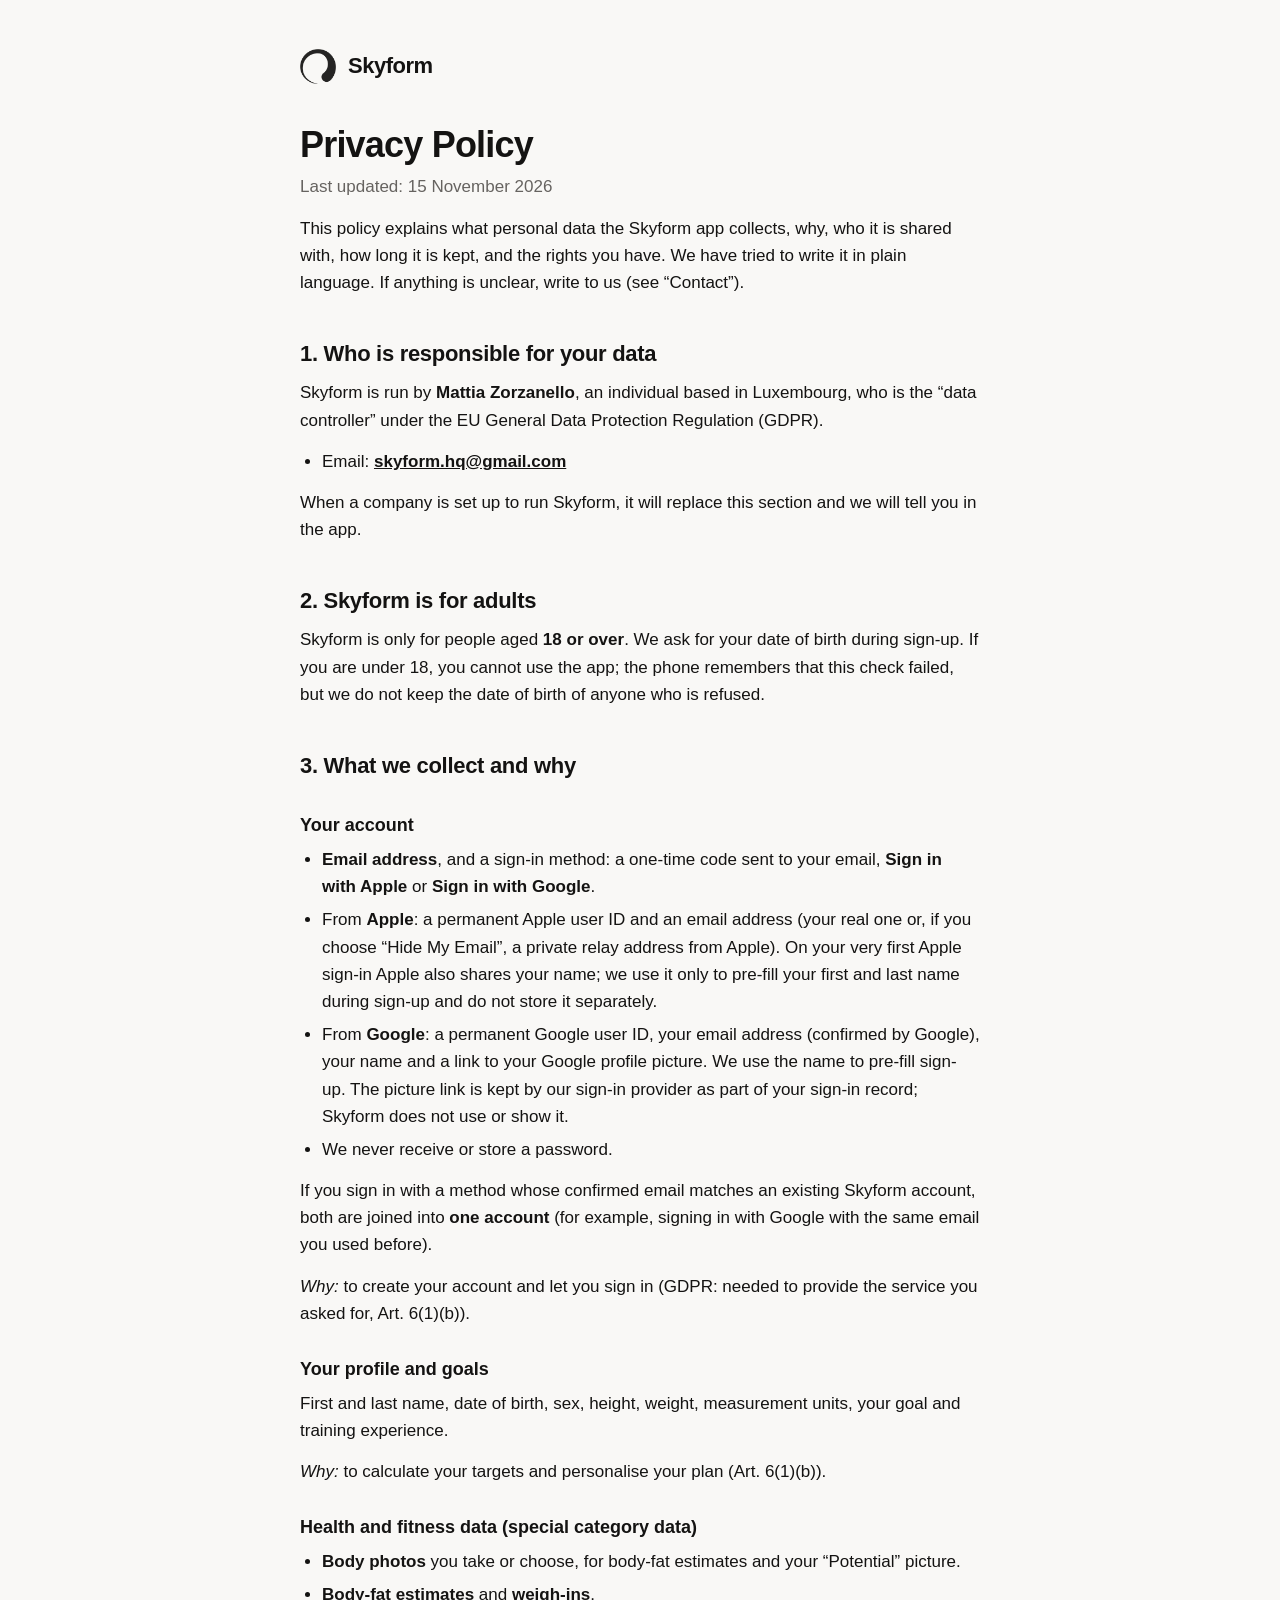
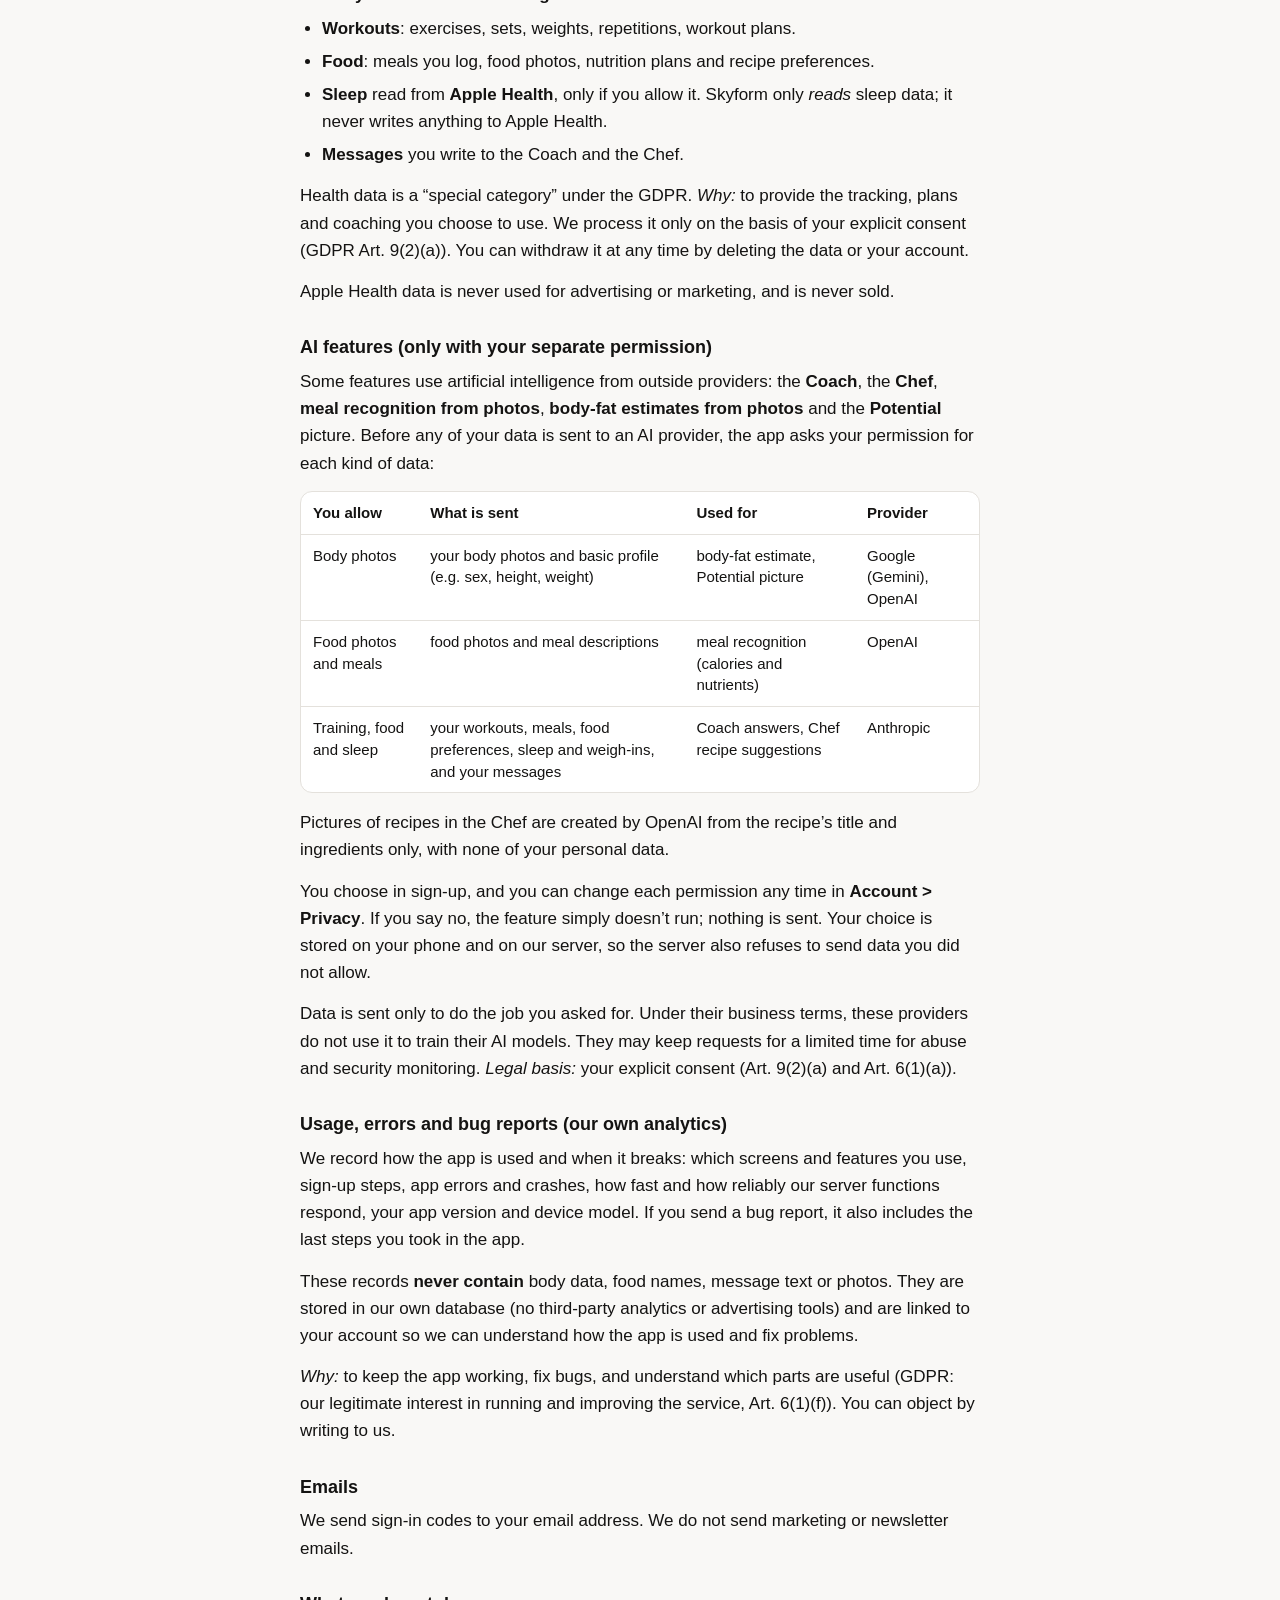
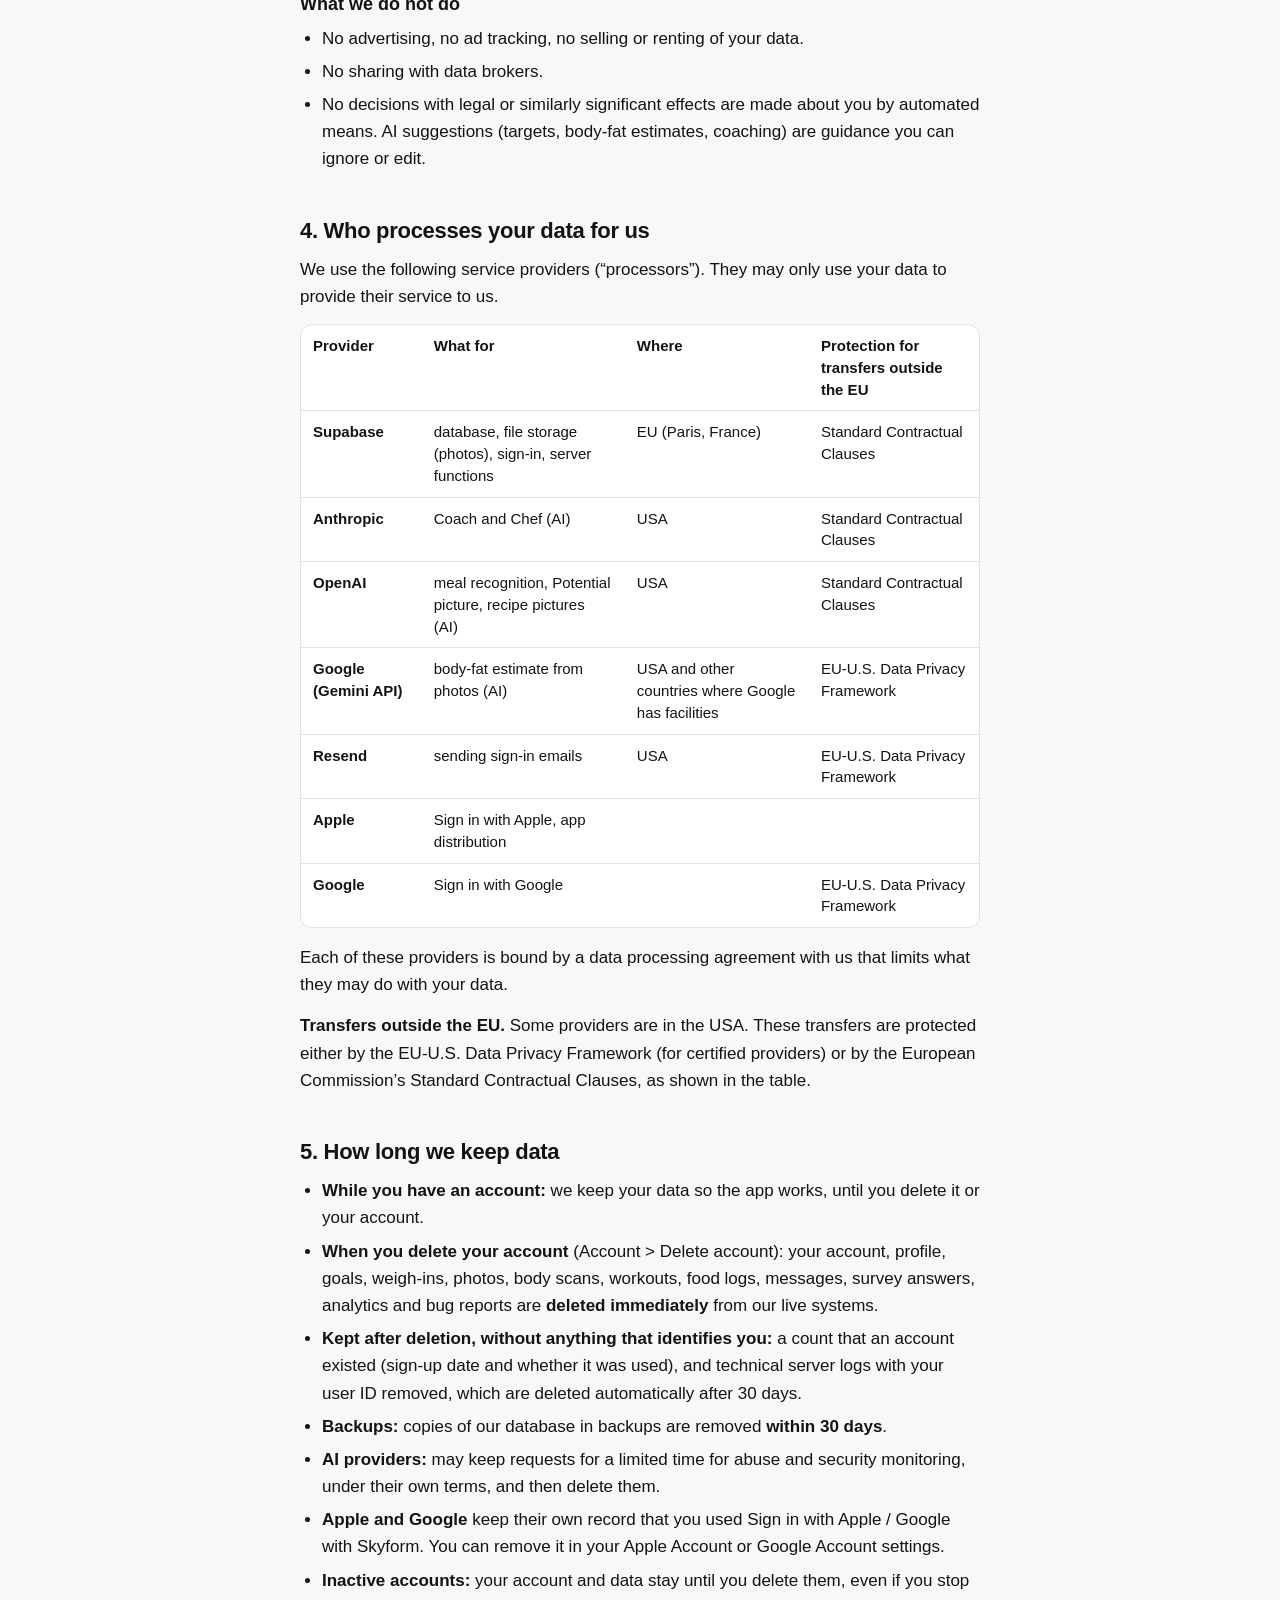
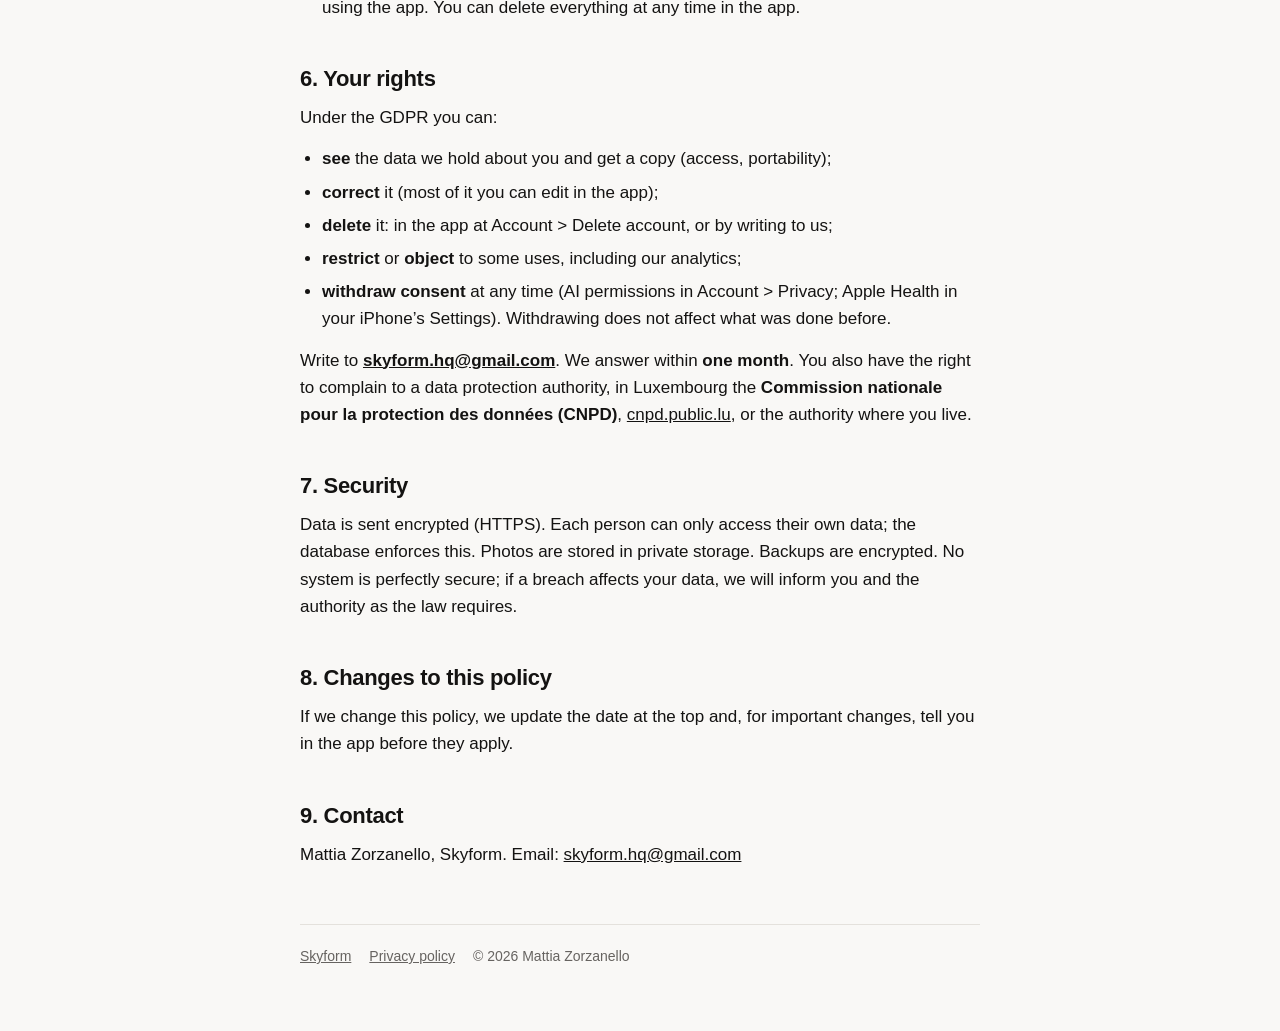
==== privacy/index.html @ 6cce4fa6 "Skyform website: home page and privacy policy Co-Authored-By: Claude Opus 5.5 <noreply@anthropic.com" ====
<!doctype html>
<html lang="en">
<head>
<meta charset="utf-8">
<meta name="viewport" content="width=device-width, initial-scale=1">
<title>Privacy Policy · Skyform</title>
<meta name="description" content="What personal data the Skyform app collects, why, who processes it, how long it is kept, and your rights.">
<link rel="icon" href="/logo.png">
<link rel="stylesheet" href="/style.css">
</head>
<body>
<div class="wrap">
<header class="site"><a href="/"><span class="logo" aria-hidden="true"></span><span class="name">Skyform</span></a></header>
<main>
<h1>Privacy Policy</h1>
<p class="muted">Last updated: 15 November 2026</p>

<p>This policy explains what personal data the Skyform app collects, why, who it is shared with, how long it is kept, and the rights you have. We have tried to write it in plain language. If anything is unclear, write to us (see “Contact”).</p>

<h2>1. Who is responsible for your data</h2>
<p>Skyform is run by <strong>Mattia Zorzanello</strong>, an individual based in Luxembourg, who is the “data controller” under the EU General Data Protection Regulation (GDPR).</p>
<ul><li>Email: <a href="mailto:skyform.hq@gmail.com"><strong>skyform.hq@gmail.com</strong></a></li></ul>
<p>When a company is set up to run Skyform, it will replace this section and we will tell you in the app.</p>

<h2>2. Skyform is for adults</h2>
<p>Skyform is only for people aged <strong>18 or over</strong>. We ask for your date of birth during sign-up. If you are under 18, you cannot use the app; the phone remembers that this check failed, but we do not keep the date of birth of anyone who is refused.</p>

<h2>3. What we collect and why</h2>

<h3>Your account</h3>
<ul>
<li><strong>Email address</strong>, and a sign-in method: a one-time code sent to your email, <strong>Sign in with Apple</strong> or <strong>Sign in with Google</strong>.</li>
<li>From <strong>Apple</strong>: a permanent Apple user ID and an email address (your real one or, if you choose “Hide My Email”, a private relay address from Apple). On your very first Apple sign-in Apple also shares your name; we use it only to pre-fill your first and last name during sign-up and do not store it separately.</li>
<li>From <strong>Google</strong>: a permanent Google user ID, your email address (confirmed by Google), your name and a link to your Google profile picture. We use the name to pre-fill sign-up. The picture link is kept by our sign-in provider as part of your sign-in record; Skyform does not use or show it.</li>
<li>We never receive or store a password.</li>
</ul>
<p>If you sign in with a method whose confirmed email matches an existing Skyform account, both are joined into <strong>one account</strong> (for example, signing in with Google with the same email you used before).</p>
<p><em>Why:</em> to create your account and let you sign in (GDPR: needed to provide the service you asked for, Art. 6(1)(b)).</p>

<h3>Your profile and goals</h3>
<p>First and last name, date of birth, sex, height, weight, measurement units, your goal and training experience.</p>
<p><em>Why:</em> to calculate your targets and personalise your plan (Art. 6(1)(b)).</p>

<h3>Health and fitness data (special category data)</h3>
<ul>
<li><strong>Body photos</strong> you take or choose, for body-fat estimates and your “Potential” picture.</li>
<li><strong>Body-fat estimates</strong> and <strong>weigh-ins</strong>.</li>
<li><strong>Workouts</strong>: exercises, sets, weights, repetitions, workout plans.</li>
<li><strong>Food</strong>: meals you log, food photos, nutrition plans and recipe preferences.</li>
<li><strong>Sleep</strong> read from <strong>Apple Health</strong>, only if you allow it. Skyform only <em>reads</em> sleep data; it never writes anything to Apple Health.</li>
<li><strong>Messages</strong> you write to the Coach and the Chef.</li>
</ul>
<p>Health data is a “special category” under the GDPR. <em>Why:</em> to provide the tracking, plans and coaching you choose to use. We process it only on the basis of your explicit consent (GDPR Art. 9(2)(a)). You can withdraw it at any time by deleting the data or your account.</p>
<p>Apple Health data is never used for advertising or marketing, and is never sold.</p>

<h3>AI features (only with your separate permission)</h3>
<p>Some features use artificial intelligence from outside providers: the <strong>Coach</strong>, the <strong>Chef</strong>, <strong>meal recognition from photos</strong>, <strong>body-fat estimates from photos</strong> and the <strong>Potential</strong> picture. Before any of your data is sent to an AI provider, the app asks your permission for each kind of data:</p>
<div class="table"><table>
<tr><th>You allow</th><th>What is sent</th><th>Used for</th><th>Provider</th></tr>
<tr><td>Body photos</td><td>your body photos and basic profile (e.g. sex, height, weight)</td><td>body-fat estimate, Potential picture</td><td>Google (Gemini), OpenAI</td></tr>
<tr><td>Food photos and meals</td><td>food photos and meal descriptions</td><td>meal recognition (calories and nutrients)</td><td>OpenAI</td></tr>
<tr><td>Training, food and sleep</td><td>your workouts, meals, food preferences, sleep and weigh-ins, and your messages</td><td>Coach answers, Chef recipe suggestions</td><td>Anthropic</td></tr>
</table></div>
<p>Pictures of recipes in the Chef are created by OpenAI from the recipe’s title and ingredients only, with none of your personal data.</p>
<p>You choose in sign-up, and you can change each permission any time in <strong>Account &gt; Privacy</strong>. If you say no, the feature simply doesn’t run; nothing is sent. Your choice is stored on your phone and on our server, so the server also refuses to send data you did not allow.</p>
<p>Data is sent only to do the job you asked for. Under their business terms, these providers do not use it to train their AI models. They may keep requests for a limited time for abuse and security monitoring. <em>Legal basis:</em> your explicit consent (Art. 9(2)(a) and Art. 6(1)(a)).</p>

<h3>Usage, errors and bug reports (our own analytics)</h3>
<p>We record how the app is used and when it breaks: which screens and features you use, sign-up steps, app errors and crashes, how fast and how reliably our server functions respond, your app version and device model. If you send a bug report, it also includes the last steps you took in the app.</p>
<p>These records <strong>never contain</strong> body data, food names, message text or photos. They are stored in our own database (no third-party analytics or advertising tools) and are linked to your account so we can understand how the app is used and fix problems.</p>
<p><em>Why:</em> to keep the app working, fix bugs, and understand which parts are useful (GDPR: our legitimate interest in running and improving the service, Art. 6(1)(f)). You can object by writing to us.</p>

<h3>Emails</h3>
<p>We send sign-in codes to your email address. We do not send marketing or newsletter emails.</p>

<h3>What we do not do</h3>
<ul>
<li>No advertising, no ad tracking, no selling or renting of your data.</li>
<li>No sharing with data brokers.</li>
<li>No decisions with legal or similarly significant effects are made about you by automated means. AI suggestions (targets, body-fat estimates, coaching) are guidance you can ignore or edit.</li>
</ul>

<h2>4. Who processes your data for us</h2>
<p>We use the following service providers (“processors”). They may only use your data to provide their service to us.</p>
<div class="table"><table>
<tr><th>Provider</th><th>What for</th><th>Where</th><th>Protection for transfers outside the EU</th></tr>
<tr><td><strong>Supabase</strong></td><td>database, file storage (photos), sign-in, server functions</td><td>EU (Paris, France)</td><td>Standard Contractual Clauses</td></tr>
<tr><td><strong>Anthropic</strong></td><td>Coach and Chef (AI)</td><td>USA</td><td>Standard Contractual Clauses</td></tr>
<tr><td><strong>OpenAI</strong></td><td>meal recognition, Potential picture, recipe pictures (AI)</td><td>USA</td><td>Standard Contractual Clauses</td></tr>
<tr><td><strong>Google (Gemini API)</strong></td><td>body-fat estimate from photos (AI)</td><td>USA and other countries where Google has facilities</td><td>EU-U.S. Data Privacy Framework</td></tr>
<tr><td><strong>Resend</strong></td><td>sending sign-in emails</td><td>USA</td><td>EU-U.S. Data Privacy Framework</td></tr>
<tr><td><strong>Apple</strong></td><td>Sign in with Apple, app distribution</td><td></td><td></td></tr>
<tr><td><strong>Google</strong></td><td>Sign in with Google</td><td></td><td>EU-U.S. Data Privacy Framework</td></tr>
</table></div>
<p>Each of these providers is bound by a data processing agreement with us that limits what they may do with your data.</p>
<p><strong>Transfers outside the EU.</strong> Some providers are in the USA. These transfers are protected either by the EU-U.S. Data Privacy Framework (for certified providers) or by the European Commission’s Standard Contractual Clauses, as shown in the table.</p>

<h2>5. How long we keep data</h2>
<ul>
<li><strong>While you have an account:</strong> we keep your data so the app works, until you delete it or your account.</li>
<li><strong>When you delete your account</strong> (Account &gt; Delete account): your account, profile, goals, weigh-ins, photos, body scans, workouts, food logs, messages, survey answers, analytics and bug reports are <strong>deleted immediately</strong> from our live systems.</li>
<li><strong>Kept after deletion, without anything that identifies you:</strong> a count that an account existed (sign-up date and whether it was used), and technical server logs with your user ID removed, which are deleted automatically after 30 days.</li>
<li><strong>Backups:</strong> copies of our database in backups are removed <strong>within 30 days</strong>.</li>
<li><strong>AI providers:</strong> may keep requests for a limited time for abuse and security monitoring, under their own terms, and then delete them.</li>
<li><strong>Apple and Google</strong> keep their own record that you used Sign in with Apple / Google with Skyform. You can remove it in your Apple Account or Google Account settings.</li>
<li><strong>Inactive accounts:</strong> your account and data stay until you delete them, even if you stop using the app. You can delete everything at any time in the app.</li>
</ul>

<h2>6. Your rights</h2>
<p>Under the GDPR you can:</p>
<ul>
<li><strong>see</strong> the data we hold about you and get a copy (access, portability);</li>
<li><strong>correct</strong> it (most of it you can edit in the app);</li>
<li><strong>delete</strong> it: in the app at Account &gt; Delete account, or by writing to us;</li>
<li><strong>restrict</strong> or <strong>object</strong> to some uses, including our analytics;</li>
<li><strong>withdraw consent</strong> at any time (AI permissions in Account &gt; Privacy; Apple Health in your iPhone’s Settings). Withdrawing does not affect what was done before.</li>
</ul>
<p>Write to <a href="mailto:skyform.hq@gmail.com"><strong>skyform.hq@gmail.com</strong></a>. We answer within <strong>one month</strong>. You also have the right to complain to a data protection authority, in Luxembourg the <strong>Commission nationale pour la protection des données (CNPD)</strong>, <a href="https://cnpd.public.lu">cnpd.public.lu</a>, or the authority where you live.</p>

<h2>7. Security</h2>
<p>Data is sent encrypted (HTTPS). Each person can only access their own data; the database enforces this. Photos are stored in private storage. Backups are encrypted. No system is perfectly secure; if a breach affects your data, we will inform you and the authority as the law requires.</p>

<h2>8. Changes to this policy</h2>
<p>If we change this policy, we update the date at the top and, for important changes, tell you in the app before they apply.</p>

<h2>9. Contact</h2>
<p>Mattia Zorzanello, Skyform. Email: <a href="mailto:skyform.hq@gmail.com">skyform.hq@gmail.com</a></p>
</main>
<footer class="site">
  <a href="/">Skyform</a>
  <a href="/privacy/">Privacy policy</a>
  <span>© 2026 Mattia Zorzanello</span>
</footer>
</div>
</body>
</html>
---- style.css ----
:root {
  --bg: #f9f8f6;
  --text: #141312;
  --muted: #666360;
  --line: #e4e1dc;
  --card: #ffffff;
}
@media (prefers-color-scheme: dark) {
  :root {
    --bg: #121110;
    --text: #f2f0ec;
    --muted: #a19d97;
    --line: #2c2a27;
    --card: #1b1a18;
  }
}
* { box-sizing: border-box; }
html { -webkit-text-size-adjust: 100%; }
body {
  margin: 0;
  background: var(--bg);
  color: var(--text);
  font: 17px/1.6 -apple-system, BlinkMacSystemFont, "Segoe UI", Roboto, Helvetica, Arial, sans-serif;
}
a { color: inherit; }
.wrap { max-width: 720px; margin: 0 auto; padding: 48px 20px 64px; }
header.site { display: flex; align-items: center; gap: 12px; margin-bottom: 40px; }
header.site a { display: flex; align-items: center; gap: 12px; text-decoration: none; }
header.site .logo { width: 36px; height: 36px; }
header.site .name { font-weight: 800; font-size: 22px; letter-spacing: -0.5px; }
h1 { font-size: 36px; line-height: 1.15; letter-spacing: -0.8px; margin: 0 0 8px; }
h2 { font-size: 22px; margin: 40px 0 8px; letter-spacing: -0.3px; }
h3 { font-size: 18px; margin: 28px 0 6px; }
p, ul { margin: 0 0 14px; }
ul { padding-left: 22px; }
li { margin-bottom: 6px; }
.muted { color: var(--muted); }
.table { overflow-x: auto; margin: 0 0 16px; border: 1px solid var(--line); border-radius: 12px; background: var(--card); }
table { border-collapse: collapse; width: 100%; font-size: 15px; line-height: 1.45; }
th, td { text-align: left; vertical-align: top; padding: 10px 12px; border-bottom: 1px solid var(--line); }
tr:last-child td { border-bottom: 0; }
th { font-weight: 600; }
footer.site { margin-top: 56px; padding-top: 20px; border-top: 1px solid var(--line); font-size: 14px; color: var(--muted); display: flex; gap: 18px; flex-wrap: wrap; }
/* Home */
.hero { text-align: center; padding: 64px 0 24px; }
.hero .logo { width: 110px; height: 110px; }
.hero h1 { font-size: 48px; margin-top: 18px; }
.hero p { font-size: 20px; font-weight: 600; margin-top: 12px; }
.hero .note { font-size: 16px; font-weight: 400; color: var(--muted); }
/* The logo is drawn from its shape (like the app's template image), so it is black on light and white on dark. */
.logo { display: inline-block; background-color: var(--text); -webkit-mask: url(/logo.png) center / contain no-repeat; mask: url(/logo.png) center / contain no-repeat; }
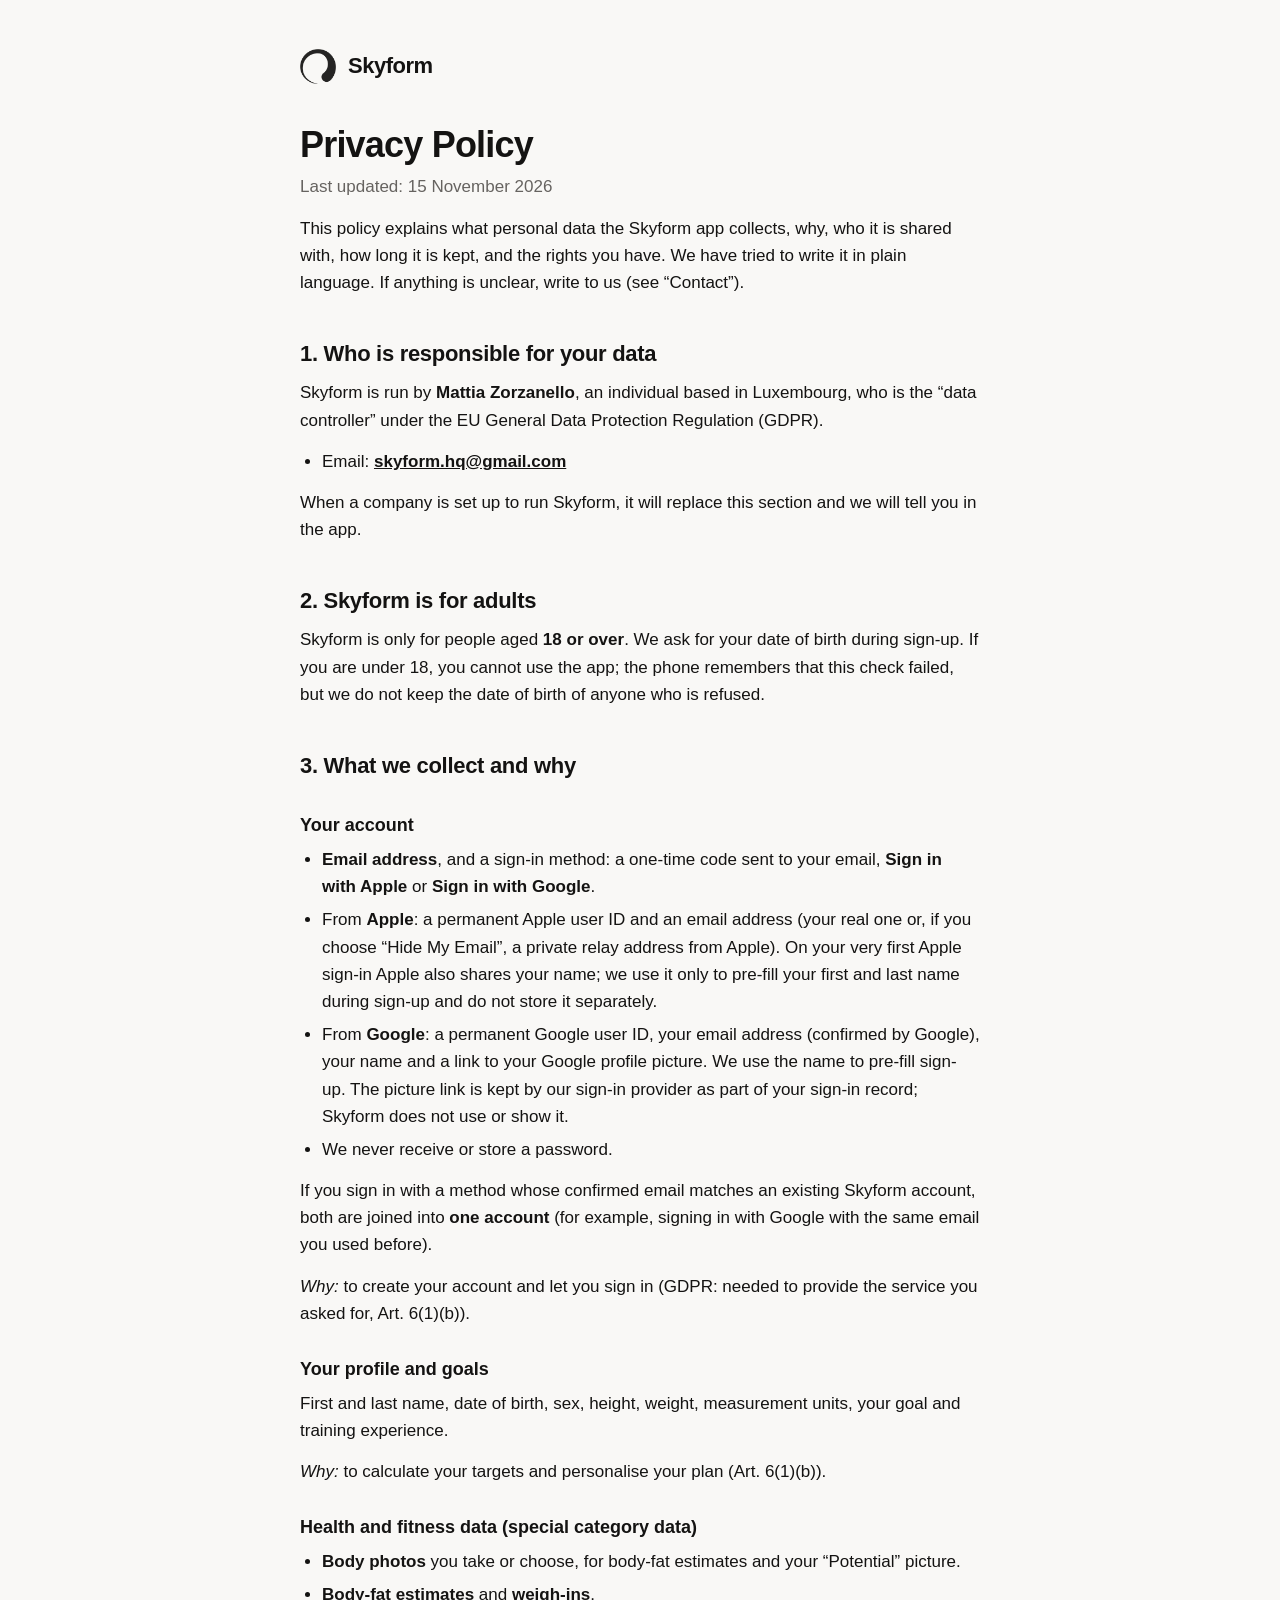
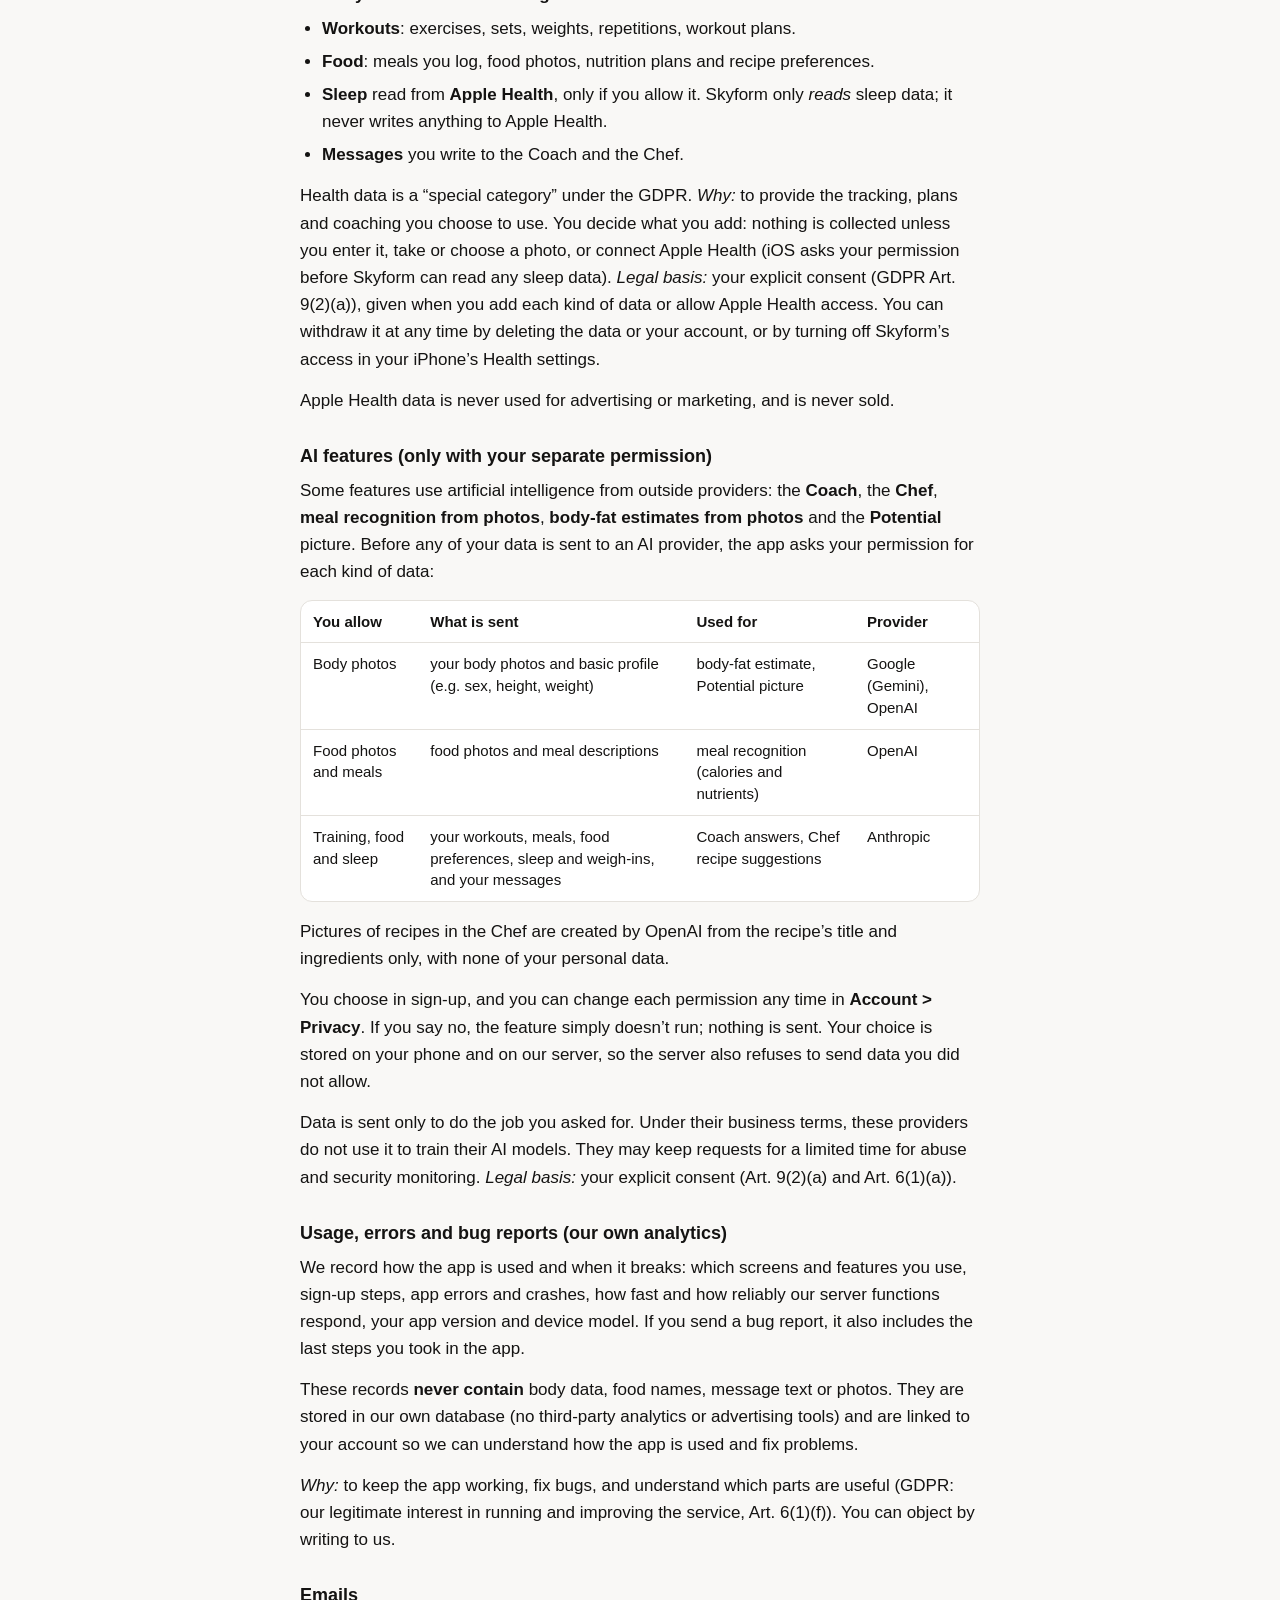
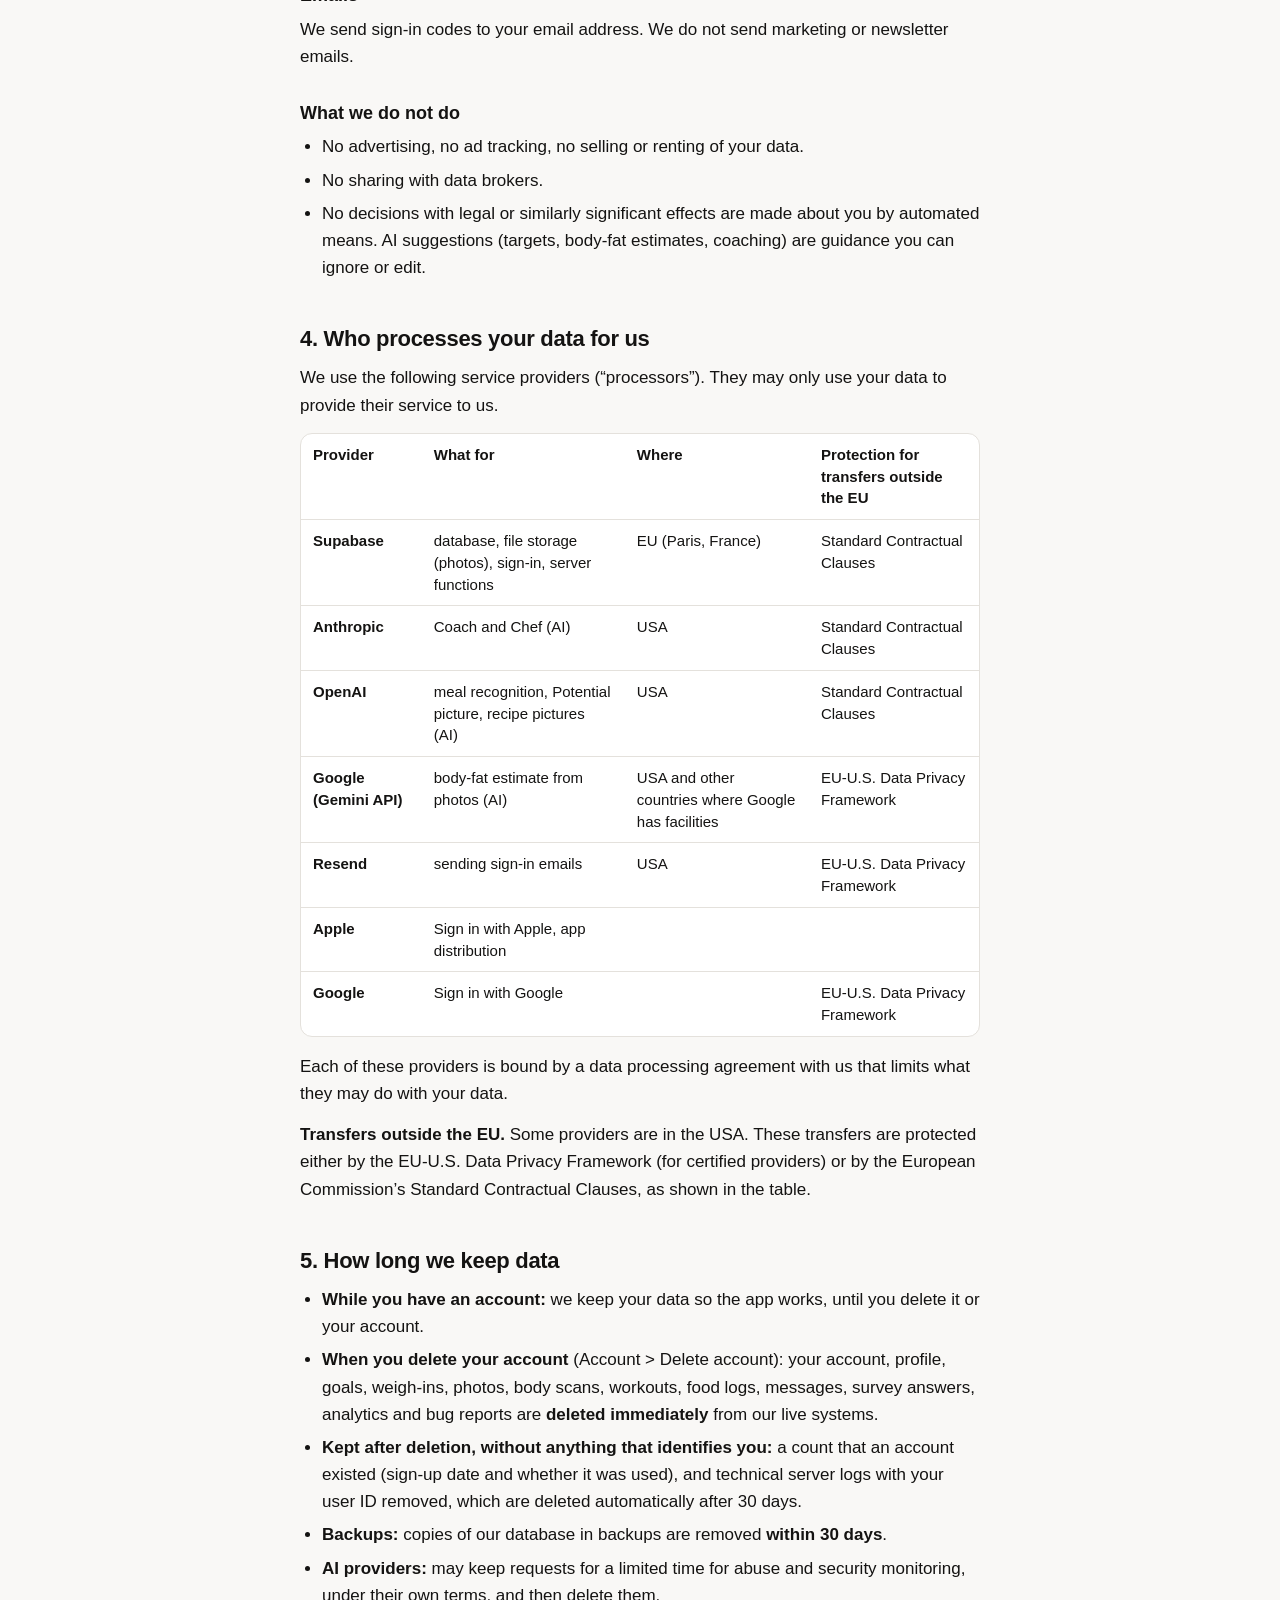
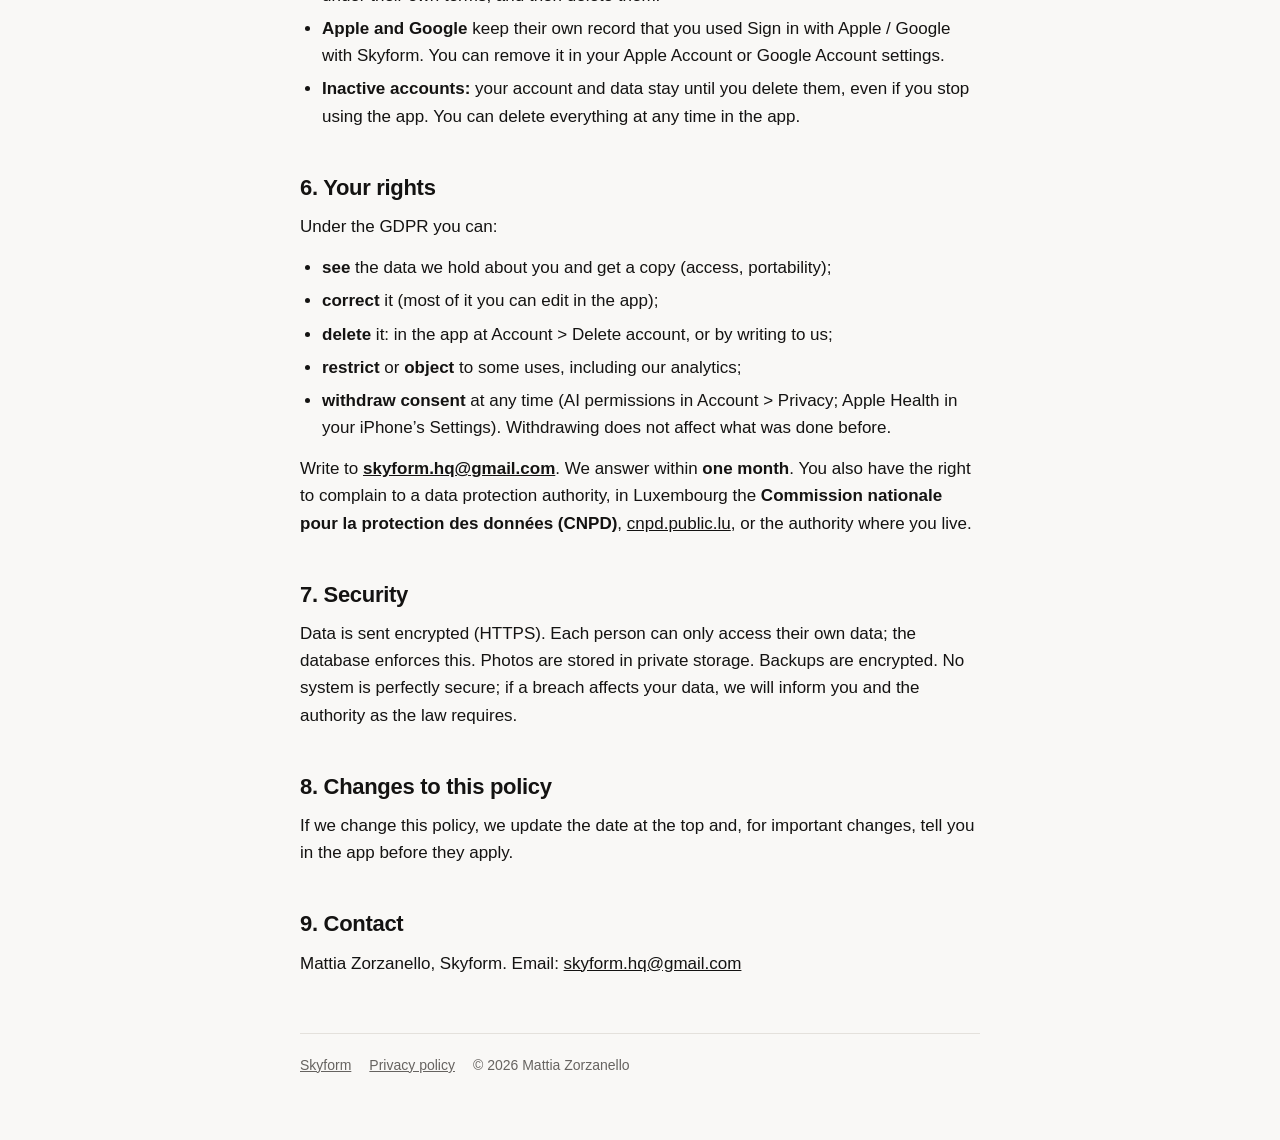
==== commit 4adeb593: "Privacy: health data consent described as the app actually works (no extra onboarding step) Co-Autho" ====
--- a/privacy/index.html
+++ b/privacy/index.html
@@ -50,7 +50,7 @@
 <li><strong>Sleep</strong> read from <strong>Apple Health</strong>, only if you allow it. Skyform only <em>reads</em> sleep data; it never writes anything to Apple Health.</li>
 <li><strong>Messages</strong> you write to the Coach and the Chef.</li>
 </ul>
-<p>Health data is a “special category” under the GDPR. <em>Why:</em> to provide the tracking, plans and coaching you choose to use. We process it only on the basis of your explicit consent (GDPR Art. 9(2)(a)). You can withdraw it at any time by deleting the data or your account.</p>
+<p>Health data is a “special category” under the GDPR. <em>Why:</em> to provide the tracking, plans and coaching you choose to use. You decide what you add: nothing is collected unless you enter it, take or choose a photo, or connect Apple Health (iOS asks your permission before Skyform can read any sleep data). <em>Legal basis:</em> your explicit consent (GDPR Art. 9(2)(a)), given when you add each kind of data or allow Apple Health access. You can withdraw it at any time by deleting the data or your account, or by turning off Skyform’s access in your iPhone’s Health settings.</p>
 <p>Apple Health data is never used for advertising or marketing, and is never sold.</p>
 
 <h3>AI features (only with your separate permission)</h3>
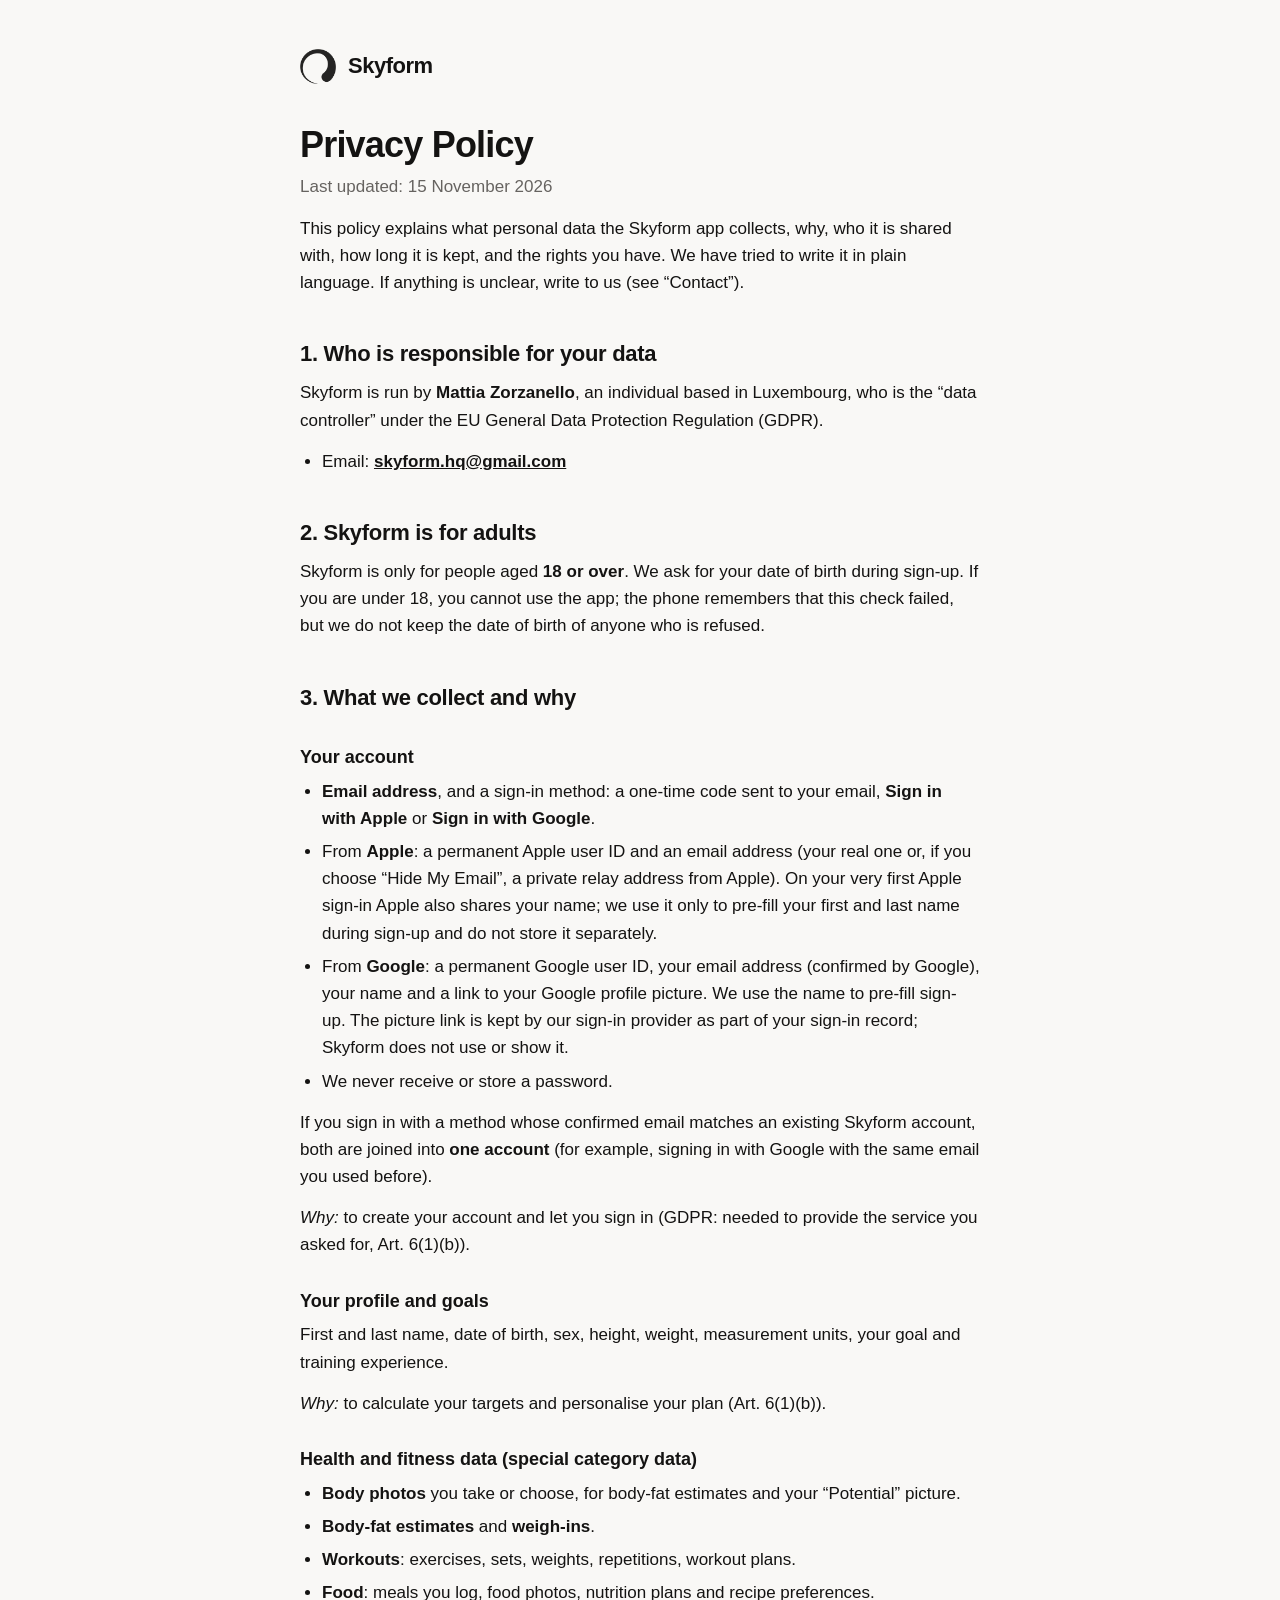
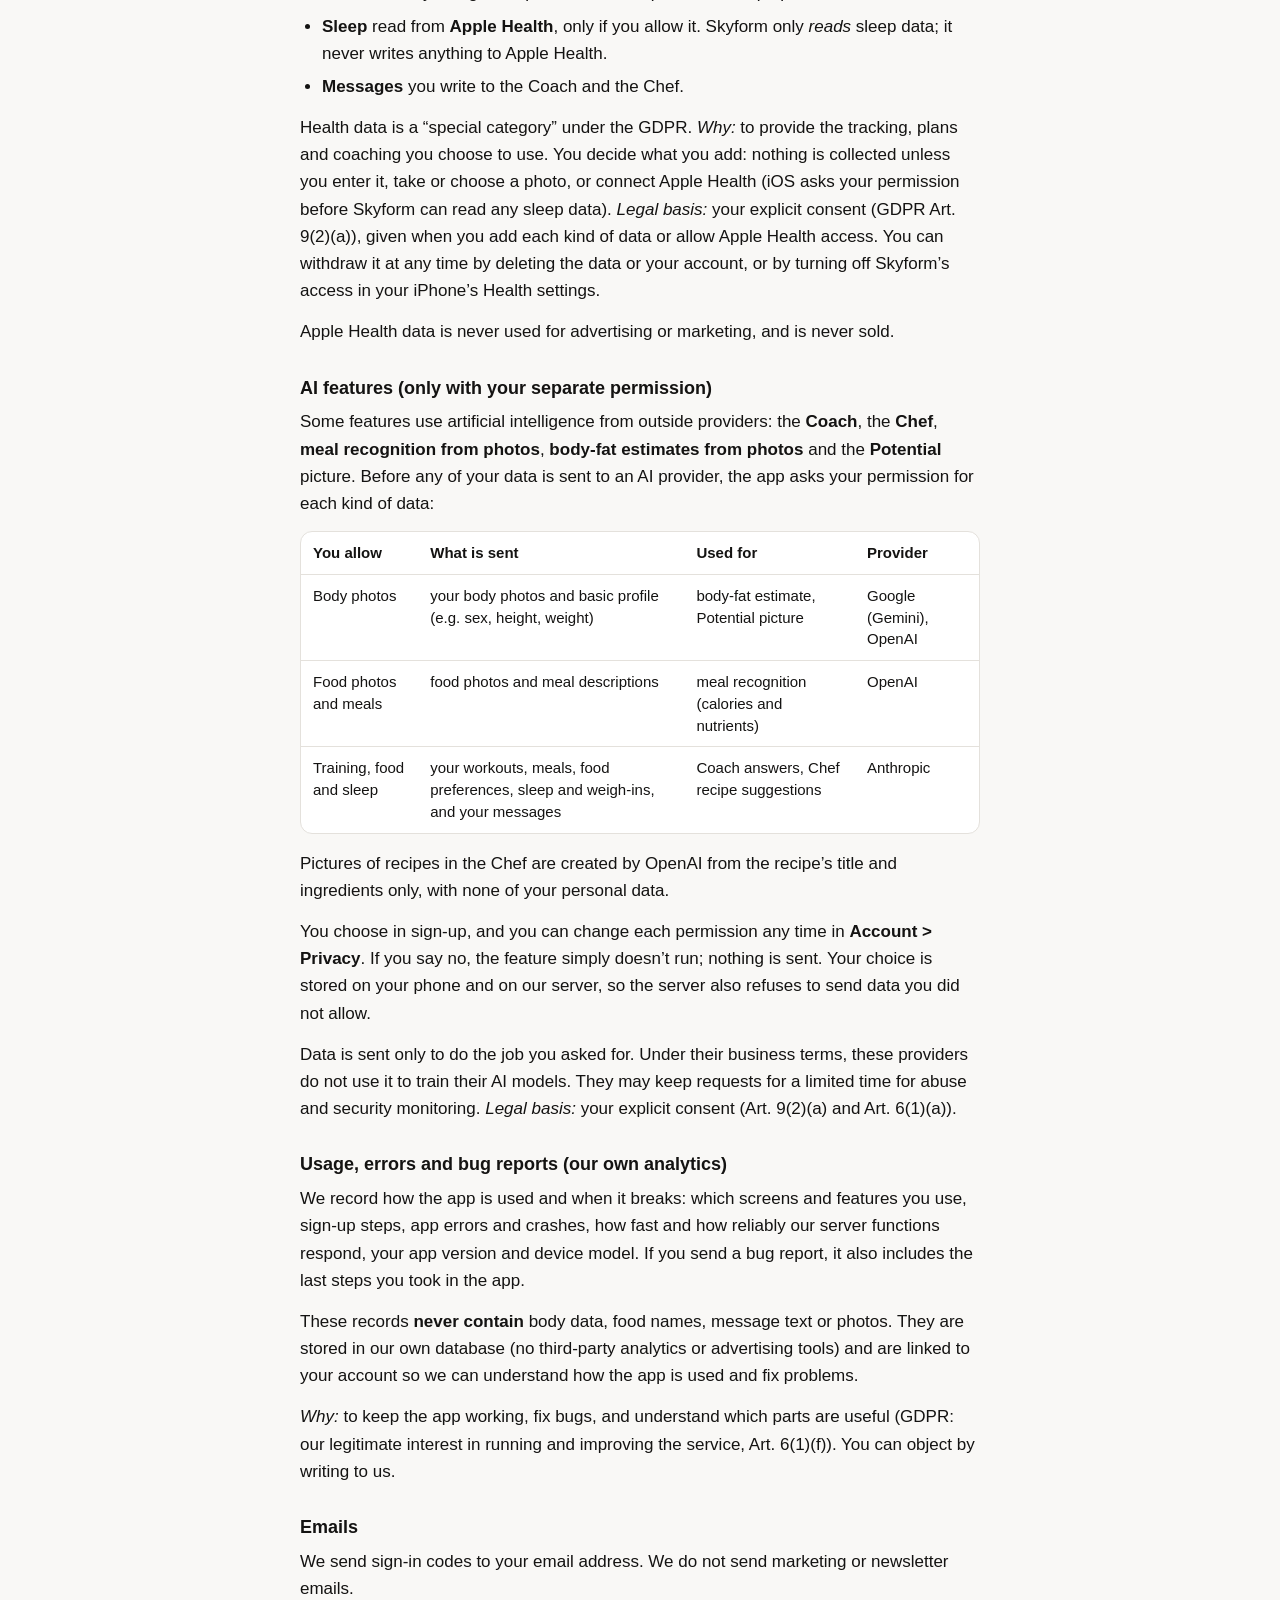
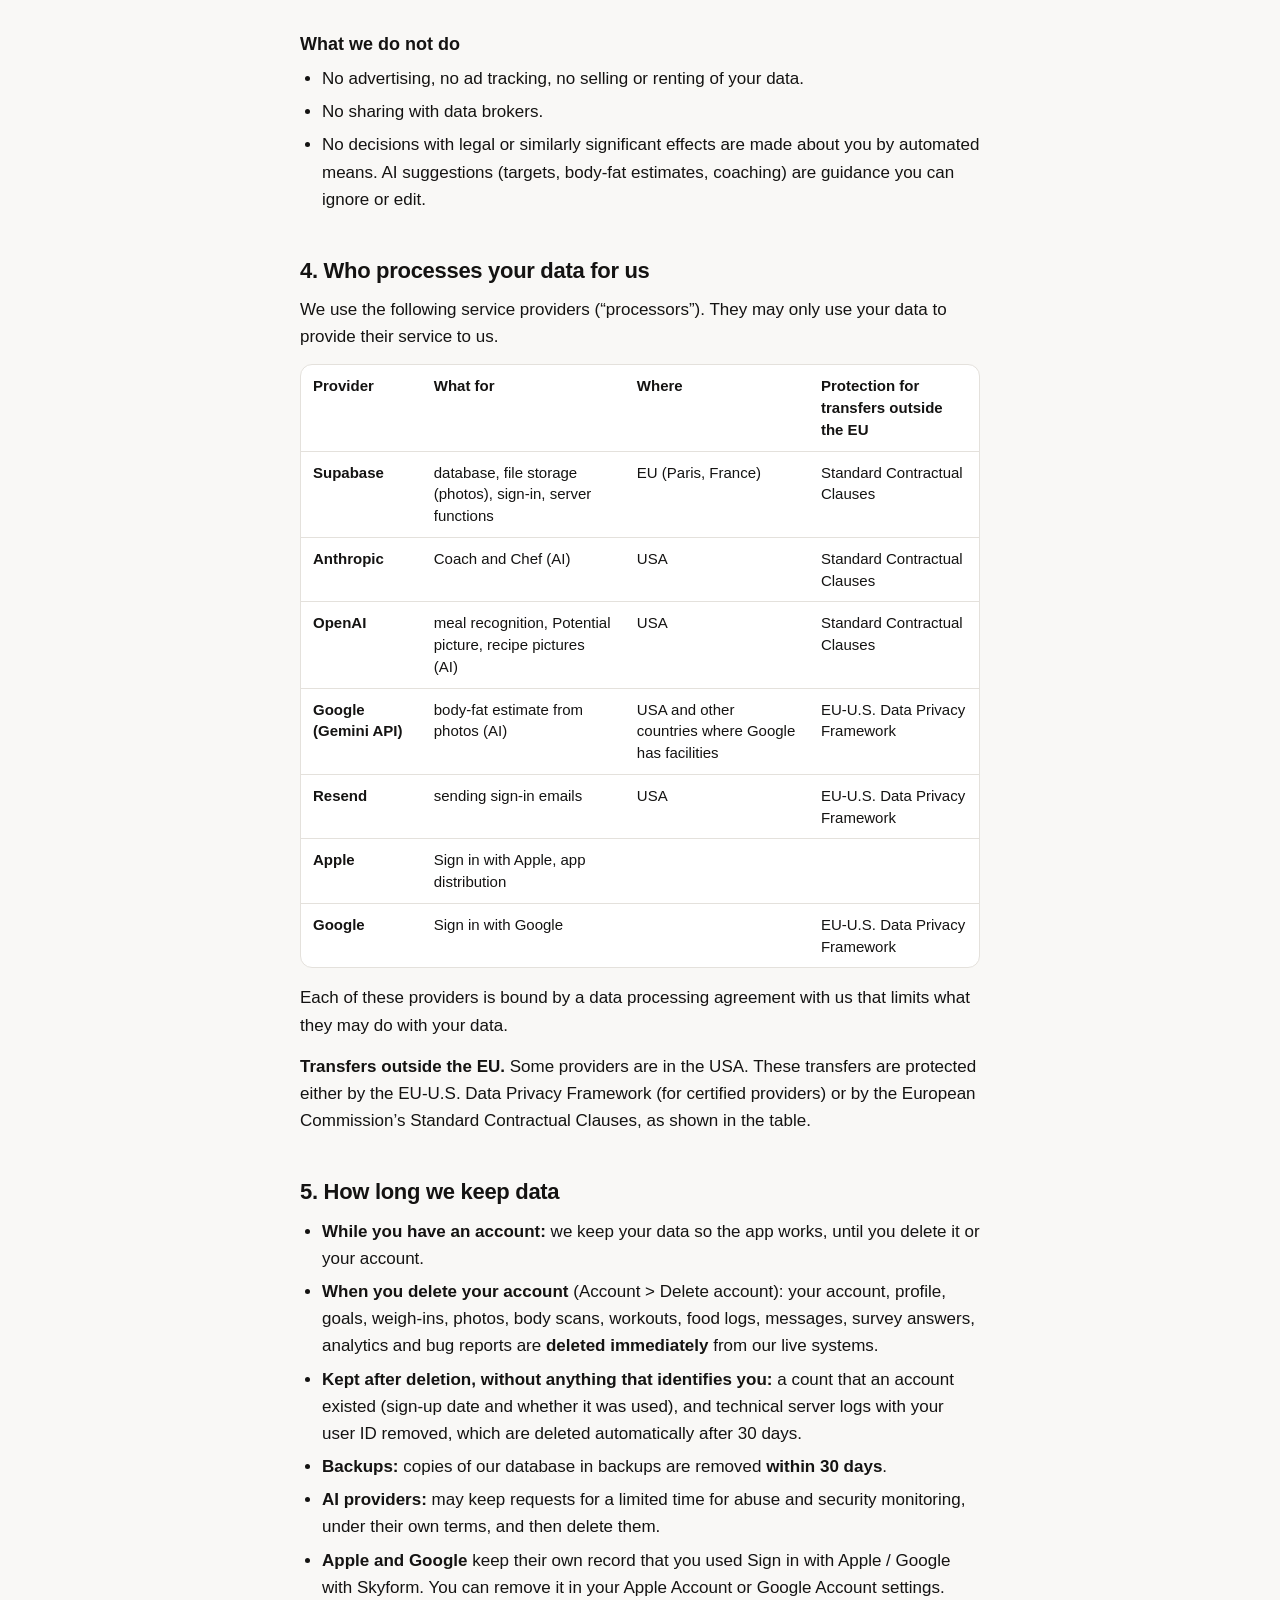
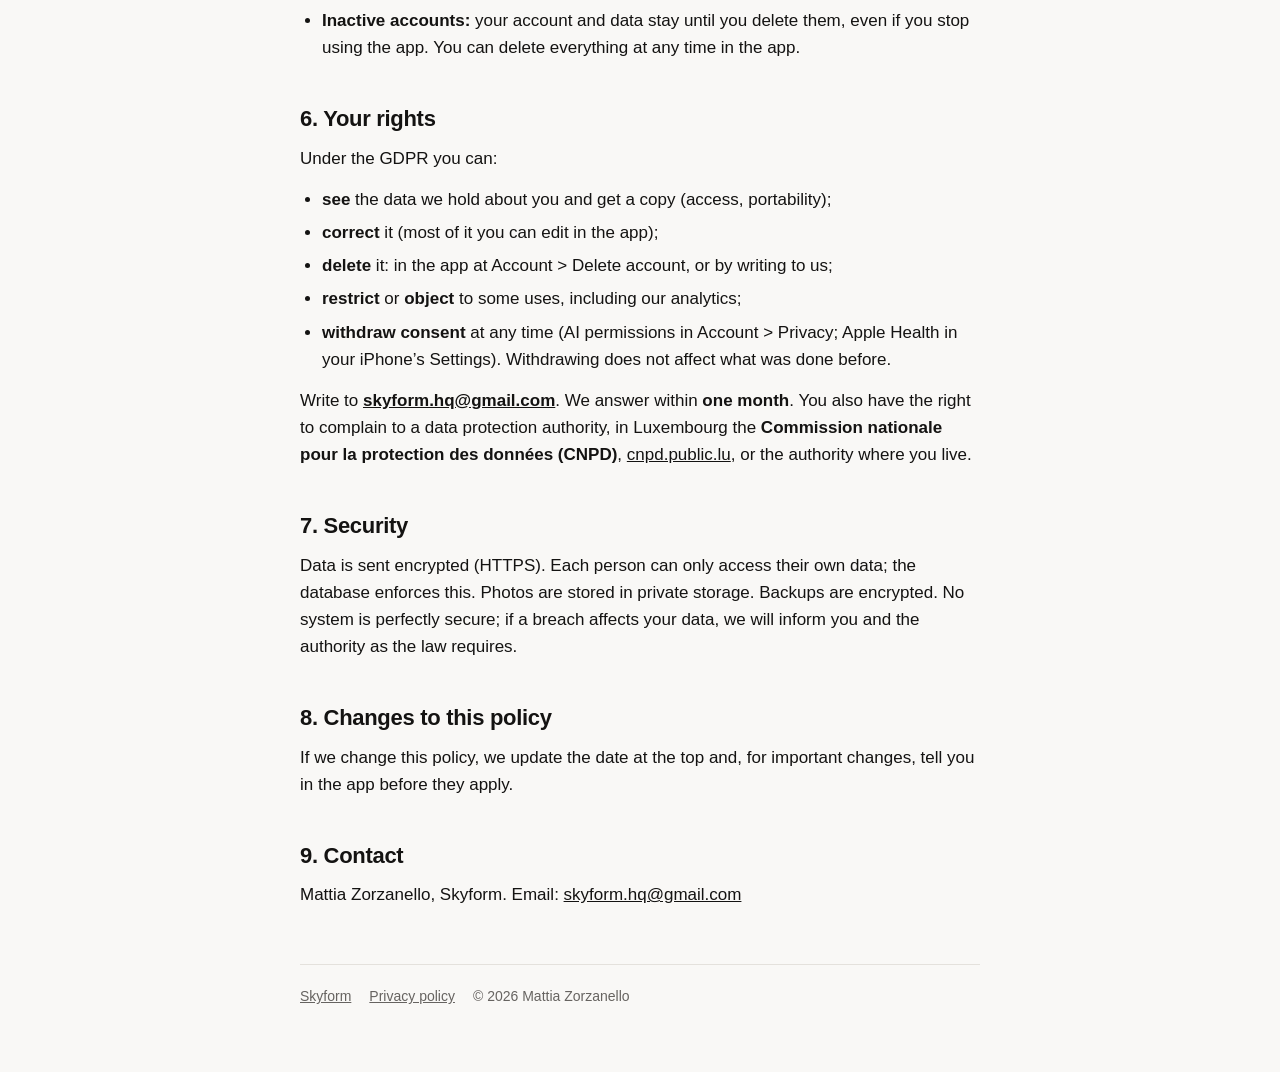
==== commit eb5f3d5d: "Privacy: drop the company-change sentence Co-Authored-By: Claude Opus 5.5 <noreply@anthropic.com>" ====
--- a/privacy/index.html
+++ b/privacy/index.html
@@ -20,7 +20,6 @@
 <h2>1. Who is responsible for your data</h2>
 <p>Skyform is run by <strong>Mattia Zorzanello</strong>, an individual based in Luxembourg, who is the “data controller” under the EU General Data Protection Regulation (GDPR).</p>
 <ul><li>Email: <a href="mailto:skyform.hq@gmail.com"><strong>skyform.hq@gmail.com</strong></a></li></ul>
-<p>When a company is set up to run Skyform, it will replace this section and we will tell you in the app.</p>
 
 <h2>2. Skyform is for adults</h2>
 <p>Skyform is only for people aged <strong>18 or over</strong>. We ask for your date of birth during sign-up. If you are under 18, you cannot use the app; the phone remembers that this check failed, but we do not keep the date of birth of anyone who is refused.</p>
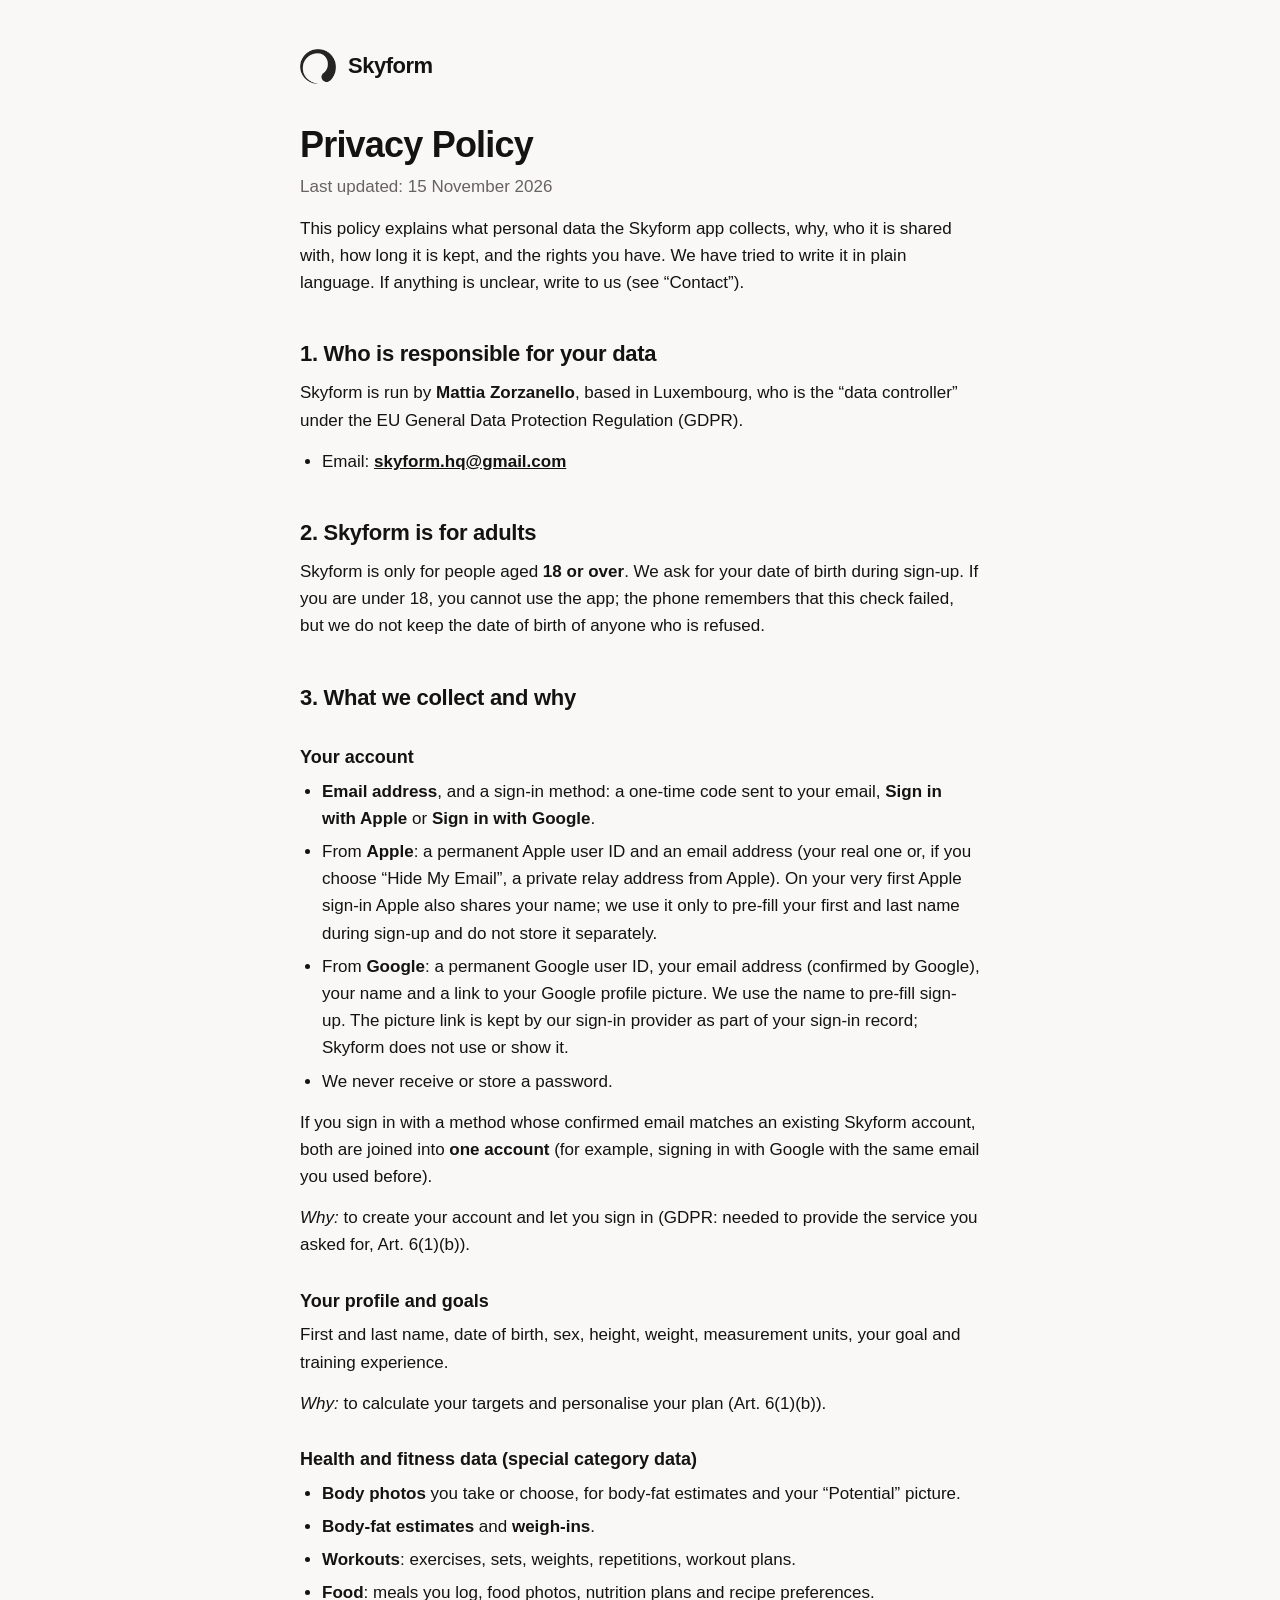
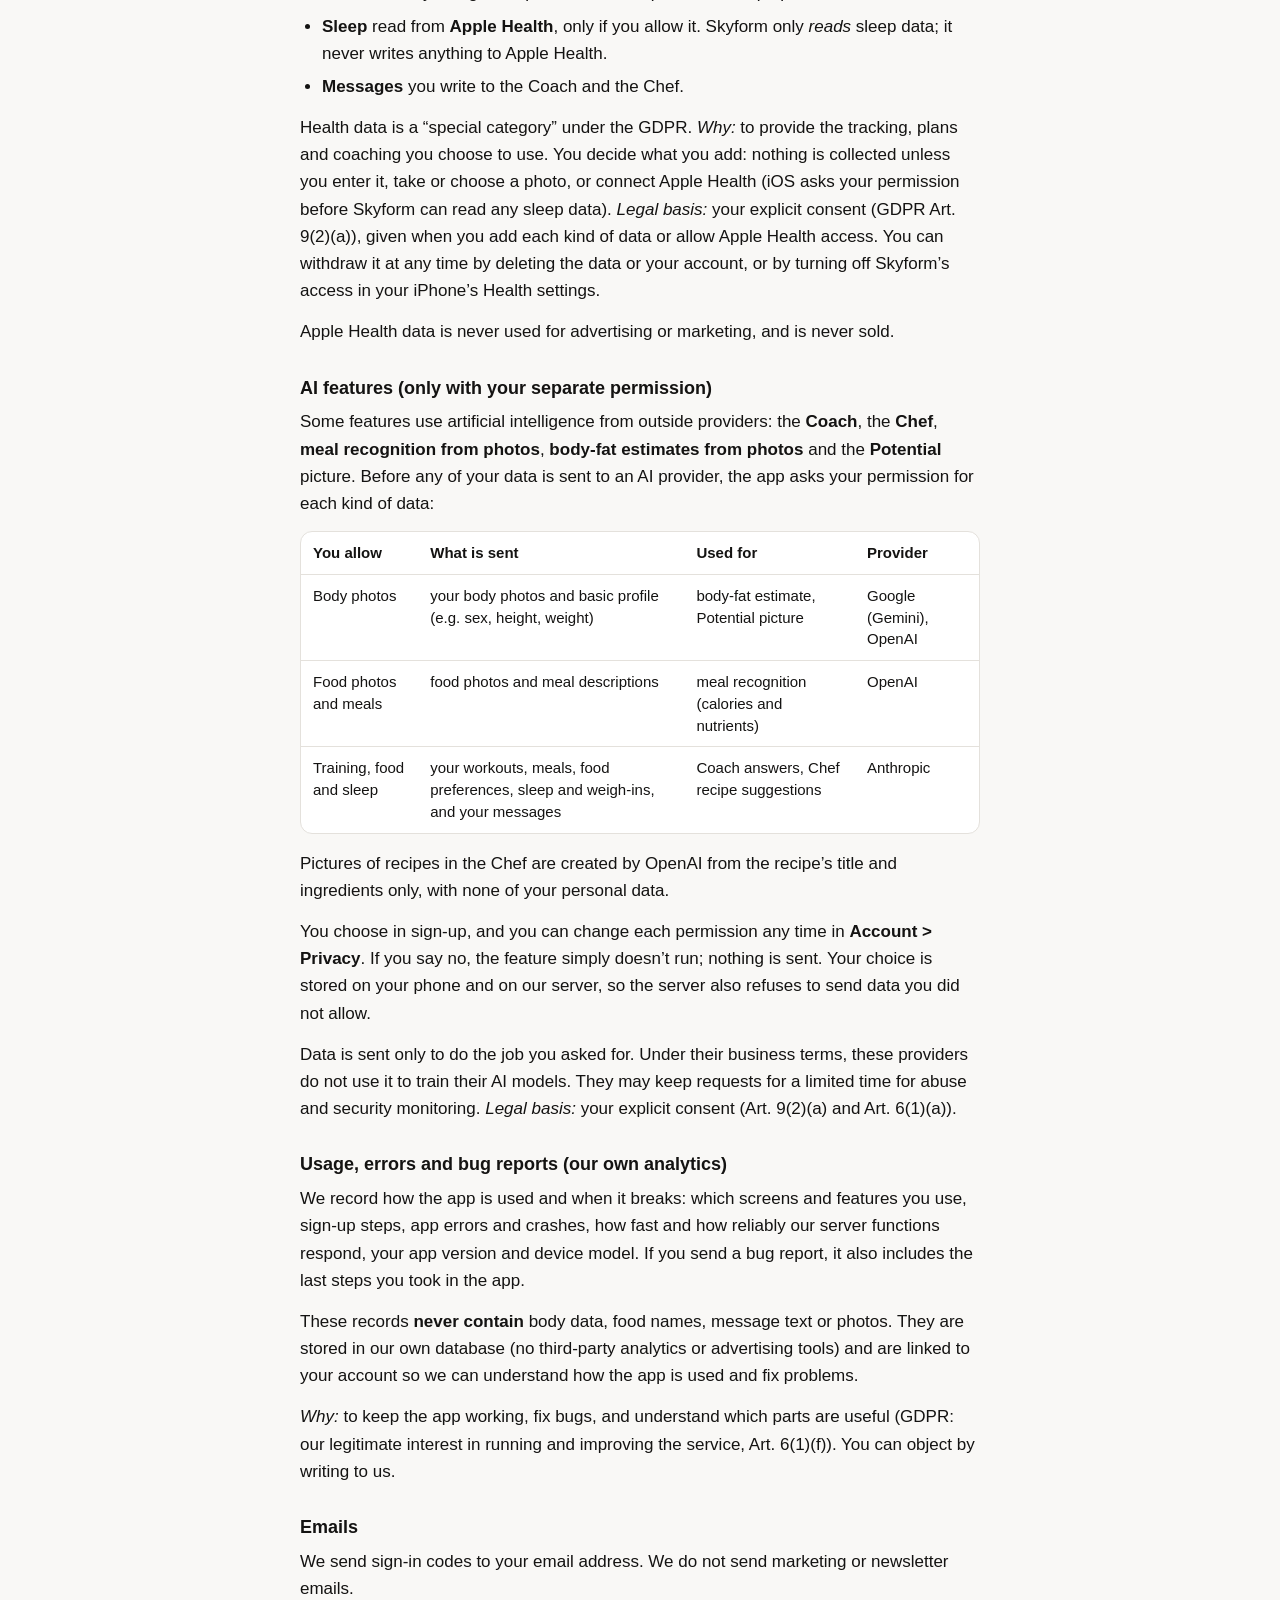
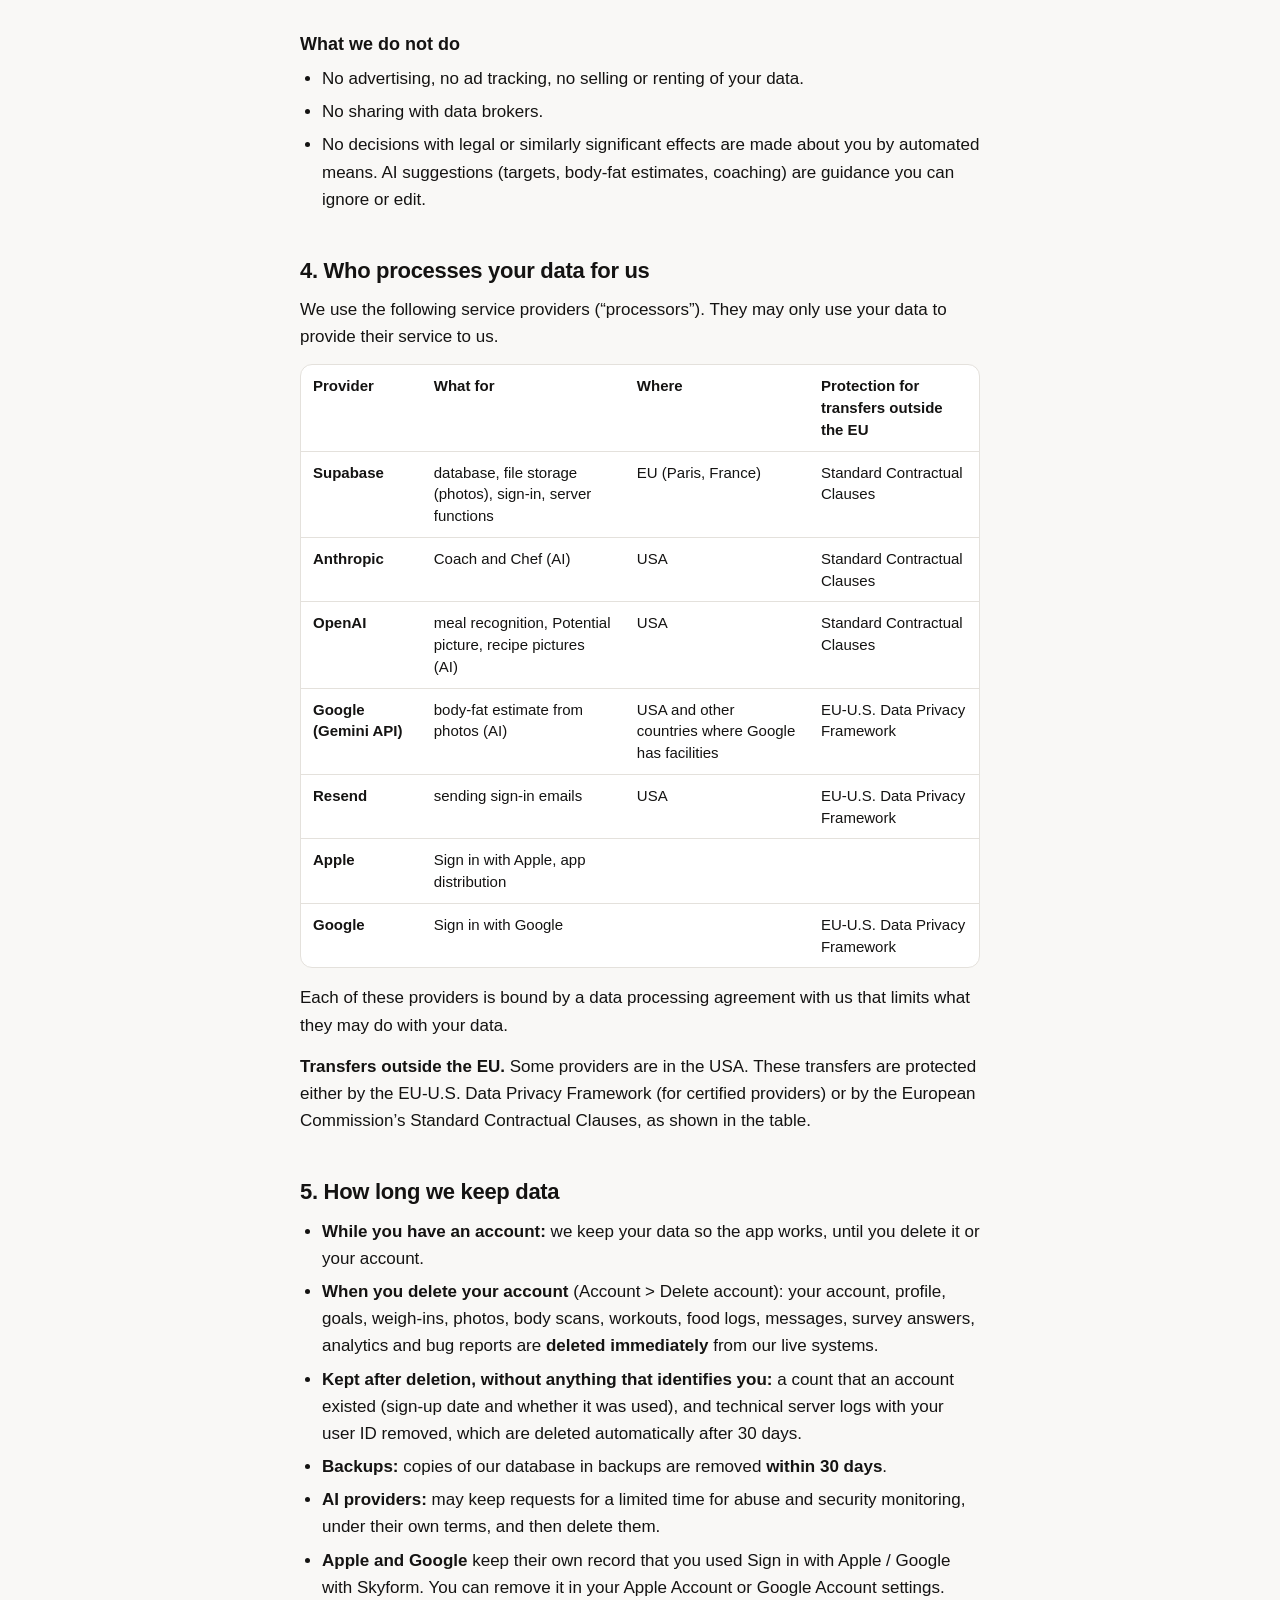
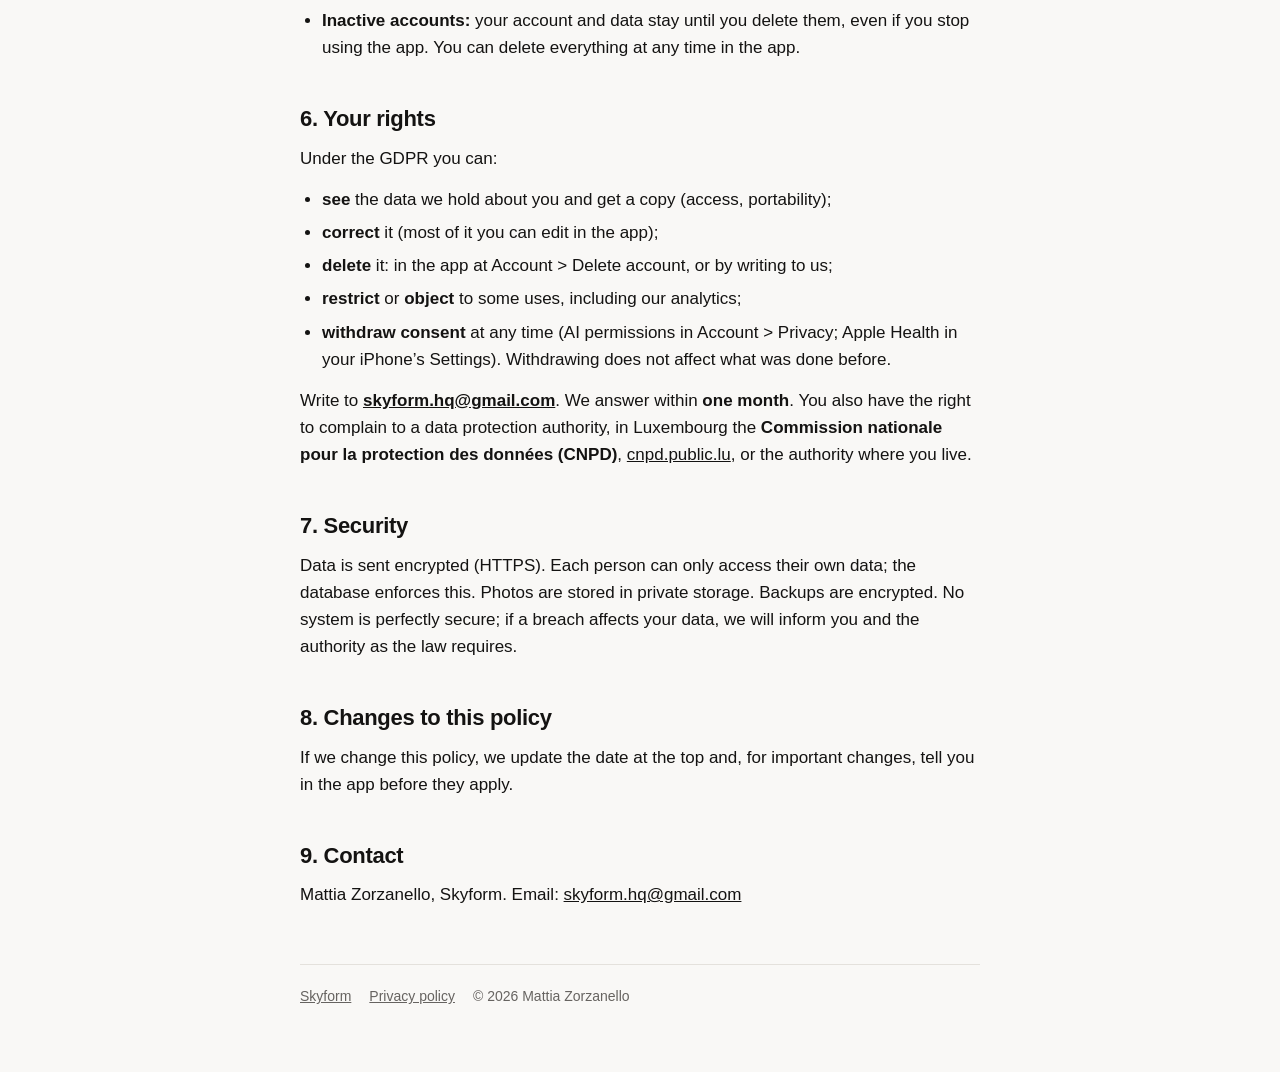
==== commit 59fbfa02: "Privacy: drop 'an individual' Co-Authored-By: Claude Opus 5.5 <noreply@anthropic.com>" ====
--- a/privacy/index.html
+++ b/privacy/index.html
@@ -18,7 +18,7 @@
 <p>This policy explains what personal data the Skyform app collects, why, who it is shared with, how long it is kept, and the rights you have. We have tried to write it in plain language. If anything is unclear, write to us (see “Contact”).</p>
 
 <h2>1. Who is responsible for your data</h2>
-<p>Skyform is run by <strong>Mattia Zorzanello</strong>, an individual based in Luxembourg, who is the “data controller” under the EU General Data Protection Regulation (GDPR).</p>
+<p>Skyform is run by <strong>Mattia Zorzanello</strong>, based in Luxembourg, who is the “data controller” under the EU General Data Protection Regulation (GDPR).</p>
 <ul><li>Email: <a href="mailto:skyform.hq@gmail.com"><strong>skyform.hq@gmail.com</strong></a></li></ul>
 
 <h2>2. Skyform is for adults</h2>
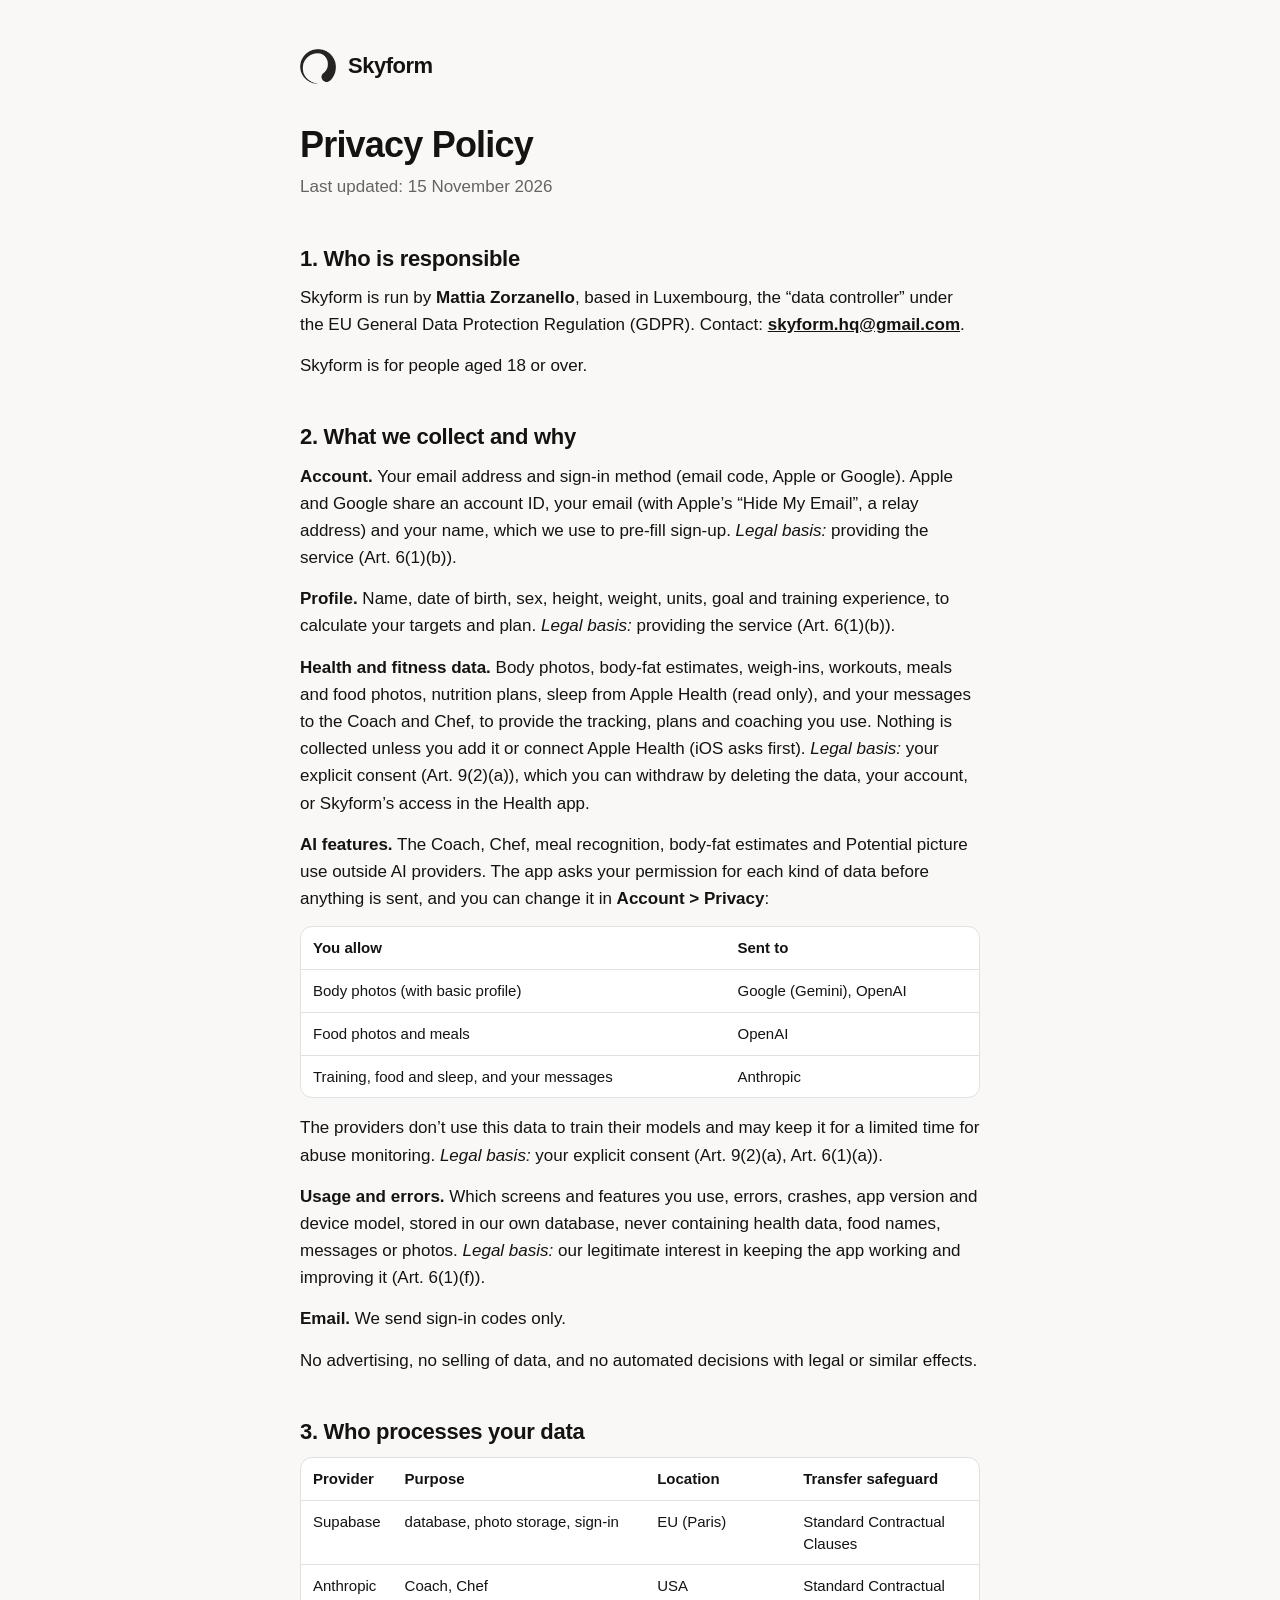
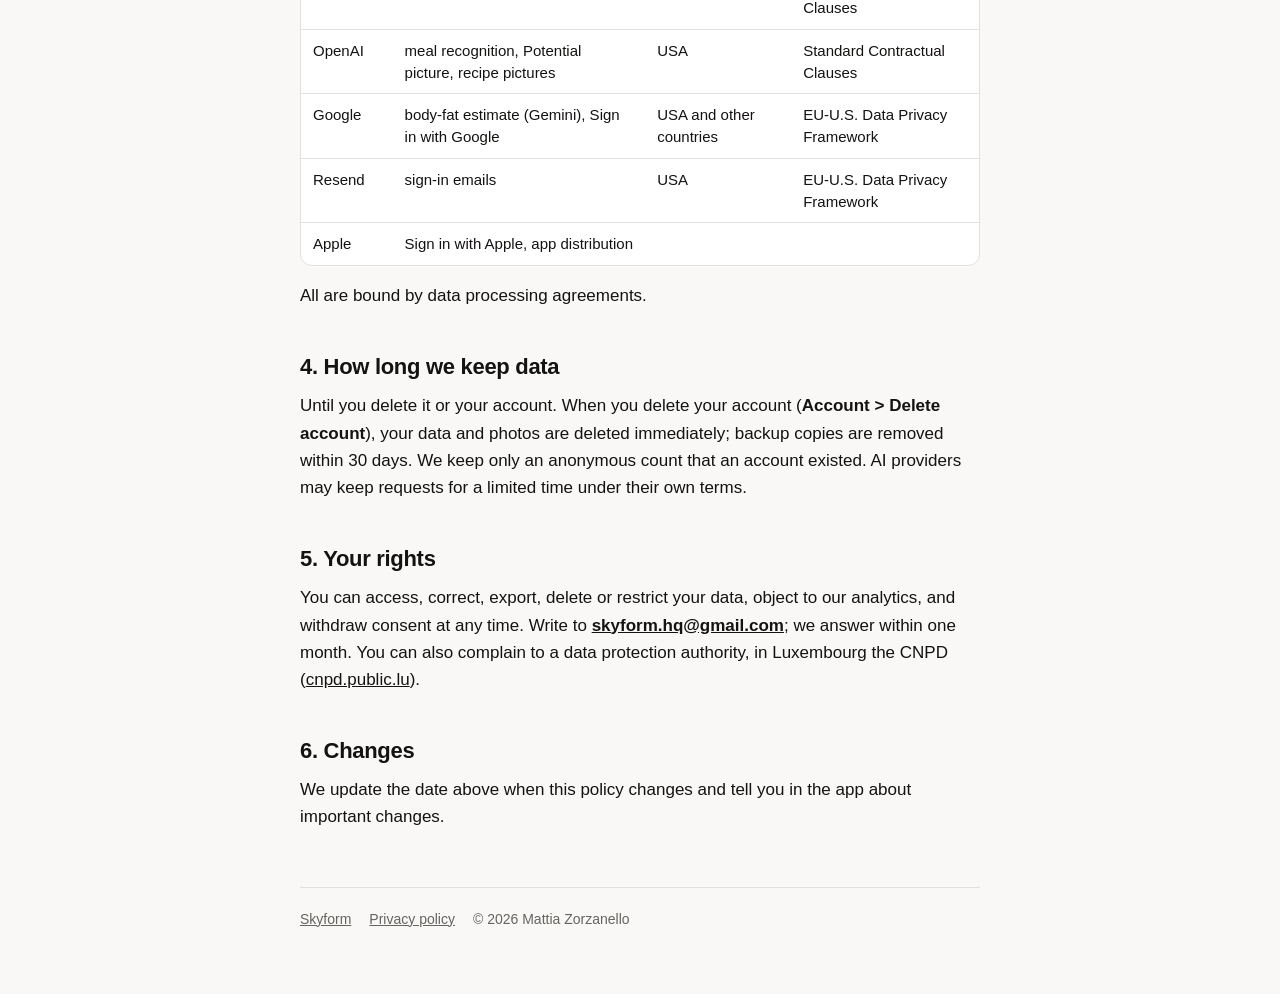
==== commit 11130e13: "Privacy: trimmed to the GDPR Art. 13 essentials Co-Authored-By: Claude Opus 5.5 <noreply@anthropic.c" ====
--- a/privacy/index.html
+++ b/privacy/index.html
@@ -15,115 +15,28 @@
 <h1>Privacy Policy</h1>
 <p class="muted">Last updated: 15 November 2026</p>
 
-<p>This policy explains what personal data the Skyform app collects, why, who it is shared with, how long it is kept, and the rights you have. We have tried to write it in plain language. If anything is unclear, write to us (see “Contact”).</p>
-
-<h2>1. Who is responsible for your data</h2>
-<p>Skyform is run by <strong>Mattia Zorzanello</strong>, based in Luxembourg, who is the “data controller” under the EU General Data Protection Regulation (GDPR).</p>
-<ul><li>Email: <a href="mailto:skyform.hq@gmail.com"><strong>skyform.hq@gmail.com</strong></a></li></ul>
-
-<h2>2. Skyform is for adults</h2>
-<p>Skyform is only for people aged <strong>18 or over</strong>. We ask for your date of birth during sign-up. If you are under 18, you cannot use the app; the phone remembers that this check failed, but we do not keep the date of birth of anyone who is refused.</p>
-
-<h2>3. What we collect and why</h2>
-
-<h3>Your account</h3>
-<ul>
-<li><strong>Email address</strong>, and a sign-in method: a one-time code sent to your email, <strong>Sign in with Apple</strong> or <strong>Sign in with Google</strong>.</li>
-<li>From <strong>Apple</strong>: a permanent Apple user ID and an email address (your real one or, if you choose “Hide My Email”, a private relay address from Apple). On your very first Apple sign-in Apple also shares your name; we use it only to pre-fill your first and last name during sign-up and do not store it separately.</li>
-<li>From <strong>Google</strong>: a permanent Google user ID, your email address (confirmed by Google), your name and a link to your Google profile picture. We use the name to pre-fill sign-up. The picture link is kept by our sign-in provider as part of your sign-in record; Skyform does not use or show it.</li>
-<li>We never receive or store a password.</li>
-</ul>
-<p>If you sign in with a method whose confirmed email matches an existing Skyform account, both are joined into <strong>one account</strong> (for example, signing in with Google with the same email you used before).</p>
-<p><em>Why:</em> to create your account and let you sign in (GDPR: needed to provide the service you asked for, Art. 6(1)(b)).</p>
-
-<h3>Your profile and goals</h3>
-<p>First and last name, date of birth, sex, height, weight, measurement units, your goal and training experience.</p>
-<p><em>Why:</em> to calculate your targets and personalise your plan (Art. 6(1)(b)).</p>
-
-<h3>Health and fitness data (special category data)</h3>
-<ul>
-<li><strong>Body photos</strong> you take or choose, for body-fat estimates and your “Potential” picture.</li>
-<li><strong>Body-fat estimates</strong> and <strong>weigh-ins</strong>.</li>
-<li><strong>Workouts</strong>: exercises, sets, weights, repetitions, workout plans.</li>
-<li><strong>Food</strong>: meals you log, food photos, nutrition plans and recipe preferences.</li>
-<li><strong>Sleep</strong> read from <strong>Apple Health</strong>, only if you allow it. Skyform only <em>reads</em> sleep data; it never writes anything to Apple Health.</li>
-<li><strong>Messages</strong> you write to the Coach and the Chef.</li>
-</ul>
-<p>Health data is a “special category” under the GDPR. <em>Why:</em> to provide the tracking, plans and coaching you choose to use. You decide what you add: nothing is collected unless you enter it, take or choose a photo, or connect Apple Health (iOS asks your permission before Skyform can read any sleep data). <em>Legal basis:</em> your explicit consent (GDPR Art. 9(2)(a)), given when you add each kind of data or allow Apple Health access. You can withdraw it at any time by deleting the data or your account, or by turning off Skyform’s access in your iPhone’s Health settings.</p>
-<p>Apple Health data is never used for advertising or marketing, and is never sold.</p>
-
-<h3>AI features (only with your separate permission)</h3>
-<p>Some features use artificial intelligence from outside providers: the <strong>Coach</strong>, the <strong>Chef</strong>, <strong>meal recognition from photos</strong>, <strong>body-fat estimates from photos</strong> and the <strong>Potential</strong> picture. Before any of your data is sent to an AI provider, the app asks your permission for each kind of data:</p>
-<div class="table"><table>
-<tr><th>You allow</th><th>What is sent</th><th>Used for</th><th>Provider</th></tr>
-<tr><td>Body photos</td><td>your body photos and basic profile (e.g. sex, height, weight)</td><td>body-fat estimate, Potential picture</td><td>Google (Gemini), OpenAI</td></tr>
-<tr><td>Food photos and meals</td><td>food photos and meal descriptions</td><td>meal recognition (calories and nutrients)</td><td>OpenAI</td></tr>
-<tr><td>Training, food and sleep</td><td>your workouts, meals, food preferences, sleep and weigh-ins, and your messages</td><td>Coach answers, Chef recipe suggestions</td><td>Anthropic</td></tr>
-</table></div>
-<p>Pictures of recipes in the Chef are created by OpenAI from the recipe’s title and ingredients only, with none of your personal data.</p>
-<p>You choose in sign-up, and you can change each permission any time in <strong>Account &gt; Privacy</strong>. If you say no, the feature simply doesn’t run; nothing is sent. Your choice is stored on your phone and on our server, so the server also refuses to send data you did not allow.</p>
-<p>Data is sent only to do the job you asked for. Under their business terms, these providers do not use it to train their AI models. They may keep requests for a limited time for abuse and security monitoring. <em>Legal basis:</em> your explicit consent (Art. 9(2)(a) and Art. 6(1)(a)).</p>
-
-<h3>Usage, errors and bug reports (our own analytics)</h3>
-<p>We record how the app is used and when it breaks: which screens and features you use, sign-up steps, app errors and crashes, how fast and how reliably our server functions respond, your app version and device model. If you send a bug report, it also includes the last steps you took in the app.</p>
-<p>These records <strong>never contain</strong> body data, food names, message text or photos. They are stored in our own database (no third-party analytics or advertising tools) and are linked to your account so we can understand how the app is used and fix problems.</p>
-<p><em>Why:</em> to keep the app working, fix bugs, and understand which parts are useful (GDPR: our legitimate interest in running and improving the service, Art. 6(1)(f)). You can object by writing to us.</p>
-
-<h3>Emails</h3>
-<p>We send sign-in codes to your email address. We do not send marketing or newsletter emails.</p>
-
-<h3>What we do not do</h3>
-<ul>
-<li>No advertising, no ad tracking, no selling or renting of your data.</li>
-<li>No sharing with data brokers.</li>
-<li>No decisions with legal or similarly significant effects are made about you by automated means. AI suggestions (targets, body-fat estimates, coaching) are guidance you can ignore or edit.</li>
-</ul>
-
-<h2>4. Who processes your data for us</h2>
-<p>We use the following service providers (“processors”). They may only use your data to provide their service to us.</p>
-<div class="table"><table>
-<tr><th>Provider</th><th>What for</th><th>Where</th><th>Protection for transfers outside the EU</th></tr>
-<tr><td><strong>Supabase</strong></td><td>database, file storage (photos), sign-in, server functions</td><td>EU (Paris, France)</td><td>Standard Contractual Clauses</td></tr>
-<tr><td><strong>Anthropic</strong></td><td>Coach and Chef (AI)</td><td>USA</td><td>Standard Contractual Clauses</td></tr>
-<tr><td><strong>OpenAI</strong></td><td>meal recognition, Potential picture, recipe pictures (AI)</td><td>USA</td><td>Standard Contractual Clauses</td></tr>
-<tr><td><strong>Google (Gemini API)</strong></td><td>body-fat estimate from photos (AI)</td><td>USA and other countries where Google has facilities</td><td>EU-U.S. Data Privacy Framework</td></tr>
-<tr><td><strong>Resend</strong></td><td>sending sign-in emails</td><td>USA</td><td>EU-U.S. Data Privacy Framework</td></tr>
-<tr><td><strong>Apple</strong></td><td>Sign in with Apple, app distribution</td><td></td><td></td></tr>
-<tr><td><strong>Google</strong></td><td>Sign in with Google</td><td></td><td>EU-U.S. Data Privacy Framework</td></tr>
-</table></div>
-<p>Each of these providers is bound by a data processing agreement with us that limits what they may do with your data.</p>
-<p><strong>Transfers outside the EU.</strong> Some providers are in the USA. These transfers are protected either by the EU-U.S. Data Privacy Framework (for certified providers) or by the European Commission’s Standard Contractual Clauses, as shown in the table.</p>
-
-<h2>5. How long we keep data</h2>
-<ul>
-<li><strong>While you have an account:</strong> we keep your data so the app works, until you delete it or your account.</li>
-<li><strong>When you delete your account</strong> (Account &gt; Delete account): your account, profile, goals, weigh-ins, photos, body scans, workouts, food logs, messages, survey answers, analytics and bug reports are <strong>deleted immediately</strong> from our live systems.</li>
-<li><strong>Kept after deletion, without anything that identifies you:</strong> a count that an account existed (sign-up date and whether it was used), and technical server logs with your user ID removed, which are deleted automatically after 30 days.</li>
-<li><strong>Backups:</strong> copies of our database in backups are removed <strong>within 30 days</strong>.</li>
-<li><strong>AI providers:</strong> may keep requests for a limited time for abuse and security monitoring, under their own terms, and then delete them.</li>
-<li><strong>Apple and Google</strong> keep their own record that you used Sign in with Apple / Google with Skyform. You can remove it in your Apple Account or Google Account settings.</li>
-<li><strong>Inactive accounts:</strong> your account and data stay until you delete them, even if you stop using the app. You can delete everything at any time in the app.</li>
-</ul>
-
-<h2>6. Your rights</h2>
-<p>Under the GDPR you can:</p>
-<ul>
-<li><strong>see</strong> the data we hold about you and get a copy (access, portability);</li>
-<li><strong>correct</strong> it (most of it you can edit in the app);</li>
-<li><strong>delete</strong> it: in the app at Account &gt; Delete account, or by writing to us;</li>
-<li><strong>restrict</strong> or <strong>object</strong> to some uses, including our analytics;</li>
-<li><strong>withdraw consent</strong> at any time (AI permissions in Account &gt; Privacy; Apple Health in your iPhone’s Settings). Withdrawing does not affect what was done before.</li>
-</ul>
-<p>Write to <a href="mailto:skyform.hq@gmail.com"><strong>skyform.hq@gmail.com</strong></a>. We answer within <strong>one month</strong>. You also have the right to complain to a data protection authority, in Luxembourg the <strong>Commission nationale pour la protection des données (CNPD)</strong>, <a href="https://cnpd.public.lu">cnpd.public.lu</a>, or the authority where you live.</p>
-
-<h2>7. Security</h2>
-<p>Data is sent encrypted (HTTPS). Each person can only access their own data; the database enforces this. Photos are stored in private storage. Backups are encrypted. No system is perfectly secure; if a breach affects your data, we will inform you and the authority as the law requires.</p>
-
-<h2>8. Changes to this policy</h2>
-<p>If we change this policy, we update the date at the top and, for important changes, tell you in the app before they apply.</p>
-
-<h2>9. Contact</h2>
-<p>Mattia Zorzanello, Skyform. Email: <a href="mailto:skyform.hq@gmail.com">skyform.hq@gmail.com</a></p>
+<h2>1. Who is responsible</h2>
+<p>Skyform is run by <strong>Mattia Zorzanello</strong>, based in Luxembourg, the “data controller” under the EU General Data Protection Regulation (GDPR). Contact: <strong><a href="mailto:skyform.hq@gmail.com">skyform.hq@gmail.com</a></strong>.</p>
+<p>Skyform is for people aged 18 or over.</p>
+<h2>2. What we collect and why</h2>
+<p><strong>Account.</strong> Your email address and sign-in method (email code, Apple or Google). Apple and Google share an account ID, your email (with Apple’s “Hide My Email”, a relay address) and your name, which we use to pre-fill sign-up. <em>Legal basis:</em> providing the service (Art. 6(1)(b)).</p>
+<p><strong>Profile.</strong> Name, date of birth, sex, height, weight, units, goal and training experience, to calculate your targets and plan. <em>Legal basis:</em> providing the service (Art. 6(1)(b)).</p>
+<p><strong>Health and fitness data.</strong> Body photos, body-fat estimates, weigh-ins, workouts, meals and food photos, nutrition plans, sleep from Apple Health (read only), and your messages to the Coach and Chef, to provide the tracking, plans and coaching you use. Nothing is collected unless you add it or connect Apple Health (iOS asks first). <em>Legal basis:</em> your explicit consent (Art. 9(2)(a)), which you can withdraw by deleting the data, your account, or Skyform’s access in the Health app.</p>
+<p><strong>AI features.</strong> The Coach, Chef, meal recognition, body-fat estimates and Potential picture use outside AI providers. The app asks your permission for each kind of data before anything is sent, and you can change it in <strong>Account &gt; Privacy</strong>:</p>
+<div class="table"><table><tr><th>You allow</th><th>Sent to</th></tr><tr><td>Body photos (with basic profile)</td><td>Google (Gemini), OpenAI</td></tr><tr><td>Food photos and meals</td><td>OpenAI</td></tr><tr><td>Training, food and sleep, and your messages</td><td>Anthropic</td></tr></table></div>
+<p>The providers don’t use this data to train their models and may keep it for a limited time for abuse monitoring. <em>Legal basis:</em> your explicit consent (Art. 9(2)(a), Art. 6(1)(a)).</p>
+<p><strong>Usage and errors.</strong> Which screens and features you use, errors, crashes, app version and device model, stored in our own database, never containing health data, food names, messages or photos. <em>Legal basis:</em> our legitimate interest in keeping the app working and improving it (Art. 6(1)(f)).</p>
+<p><strong>Email.</strong> We send sign-in codes only.</p>
+<p>No advertising, no selling of data, and no automated decisions with legal or similar effects.</p>
+<h2>3. Who processes your data</h2>
+<div class="table"><table><tr><th>Provider</th><th>Purpose</th><th>Location</th><th>Transfer safeguard</th></tr><tr><td>Supabase</td><td>database, photo storage, sign-in</td><td>EU (Paris)</td><td>Standard Contractual Clauses</td></tr><tr><td>Anthropic</td><td>Coach, Chef</td><td>USA</td><td>Standard Contractual Clauses</td></tr><tr><td>OpenAI</td><td>meal recognition, Potential picture, recipe pictures</td><td>USA</td><td>Standard Contractual Clauses</td></tr><tr><td>Google</td><td>body-fat estimate (Gemini), Sign in with Google</td><td>USA and other countries</td><td>EU-U.S. Data Privacy Framework</td></tr><tr><td>Resend</td><td>sign-in emails</td><td>USA</td><td>EU-U.S. Data Privacy Framework</td></tr><tr><td>Apple</td><td>Sign in with Apple, app distribution</td><td></td><td></td></tr></table></div>
+<p>All are bound by data processing agreements.</p>
+<h2>4. How long we keep data</h2>
+<p>Until you delete it or your account. When you delete your account (<strong>Account &gt; Delete account</strong>), your data and photos are deleted immediately; backup copies are removed within 30 days. We keep only an anonymous count that an account existed. AI providers may keep requests for a limited time under their own terms.</p>
+<h2>5. Your rights</h2>
+<p>You can access, correct, export, delete or restrict your data, object to our analytics, and withdraw consent at any time. Write to <strong><a href="mailto:skyform.hq@gmail.com">skyform.hq@gmail.com</a></strong>; we answer within one month. You can also complain to a data protection authority, in Luxembourg the CNPD (<a href="https://cnpd.public.lu">cnpd.public.lu</a>).</p>
+<h2>6. Changes</h2>
+<p>We update the date above when this policy changes and tell you in the app about important changes.</p>
 </main>
 <footer class="site">
   <a href="/">Skyform</a>
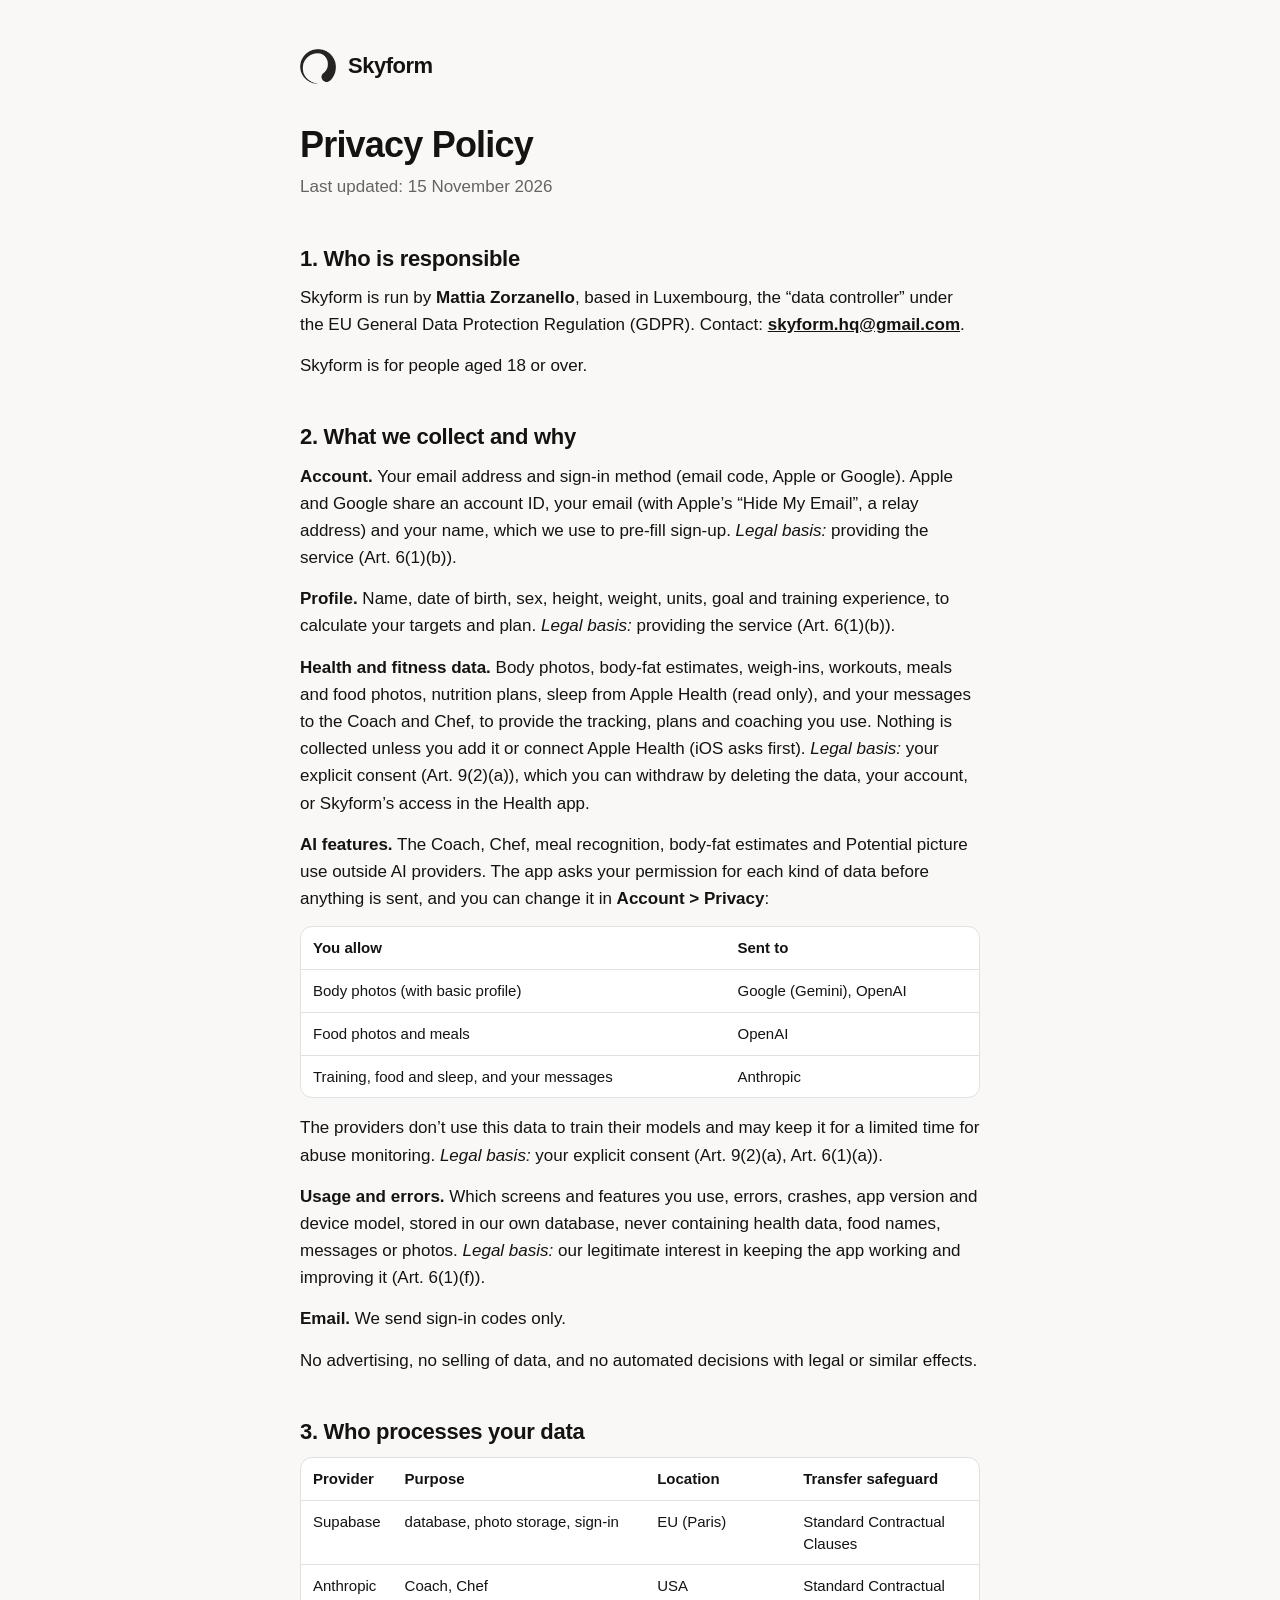
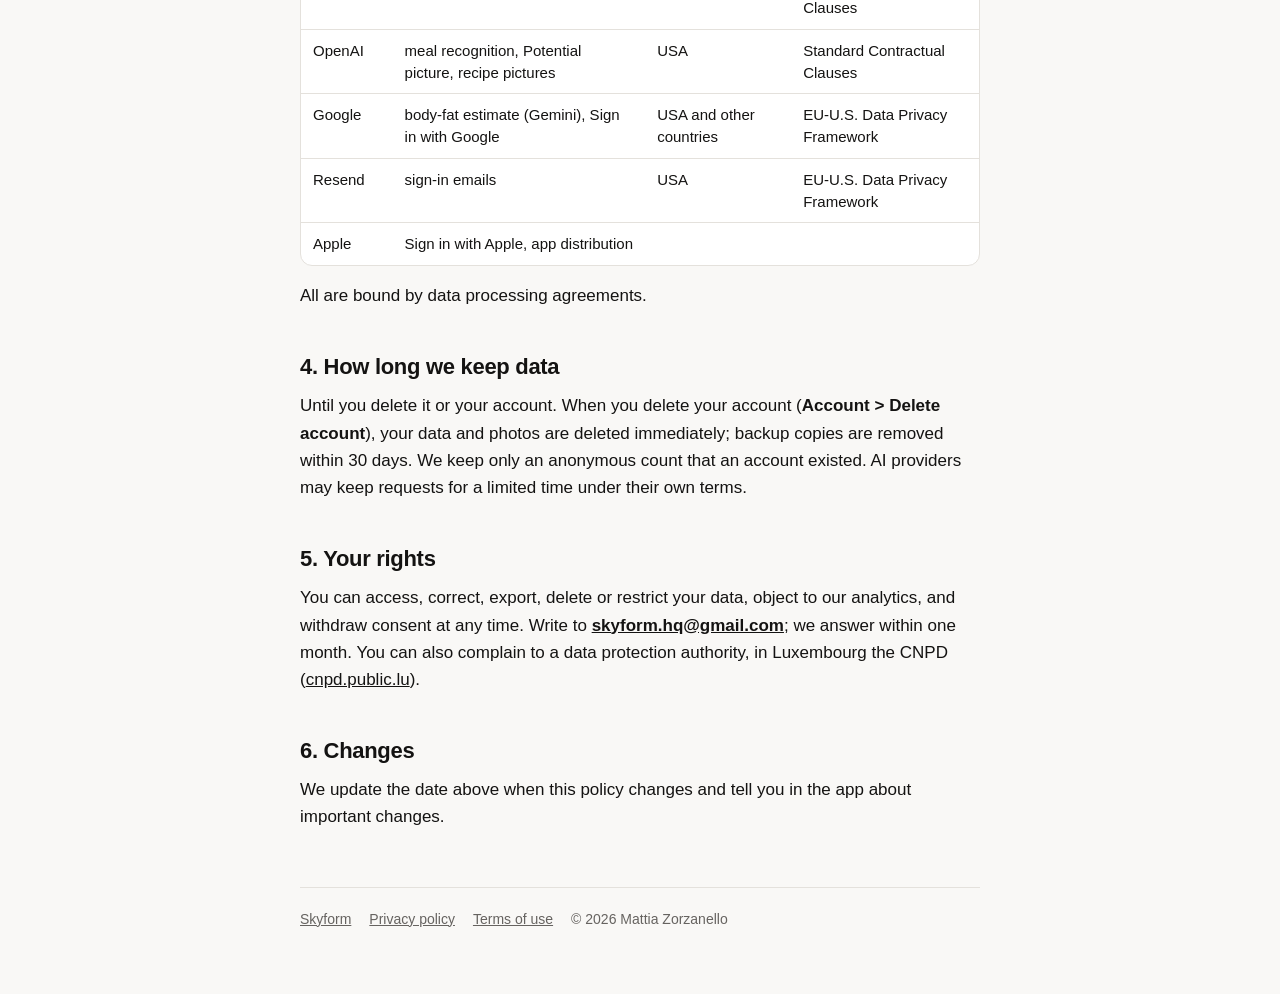
==== commit fd457b03: "Terms of use page; footer links Co-Authored-By: Claude Opus 5.5 <noreply@anthropic.com>" ====
--- a/privacy/index.html
+++ b/privacy/index.html
@@ -41,6 +41,7 @@
 <footer class="site">
   <a href="/">Skyform</a>
   <a href="/privacy/">Privacy policy</a>
+    <a href="/terms/">Terms of use</a>
   <span>© 2026 Mattia Zorzanello</span>
 </footer>
 </div>
